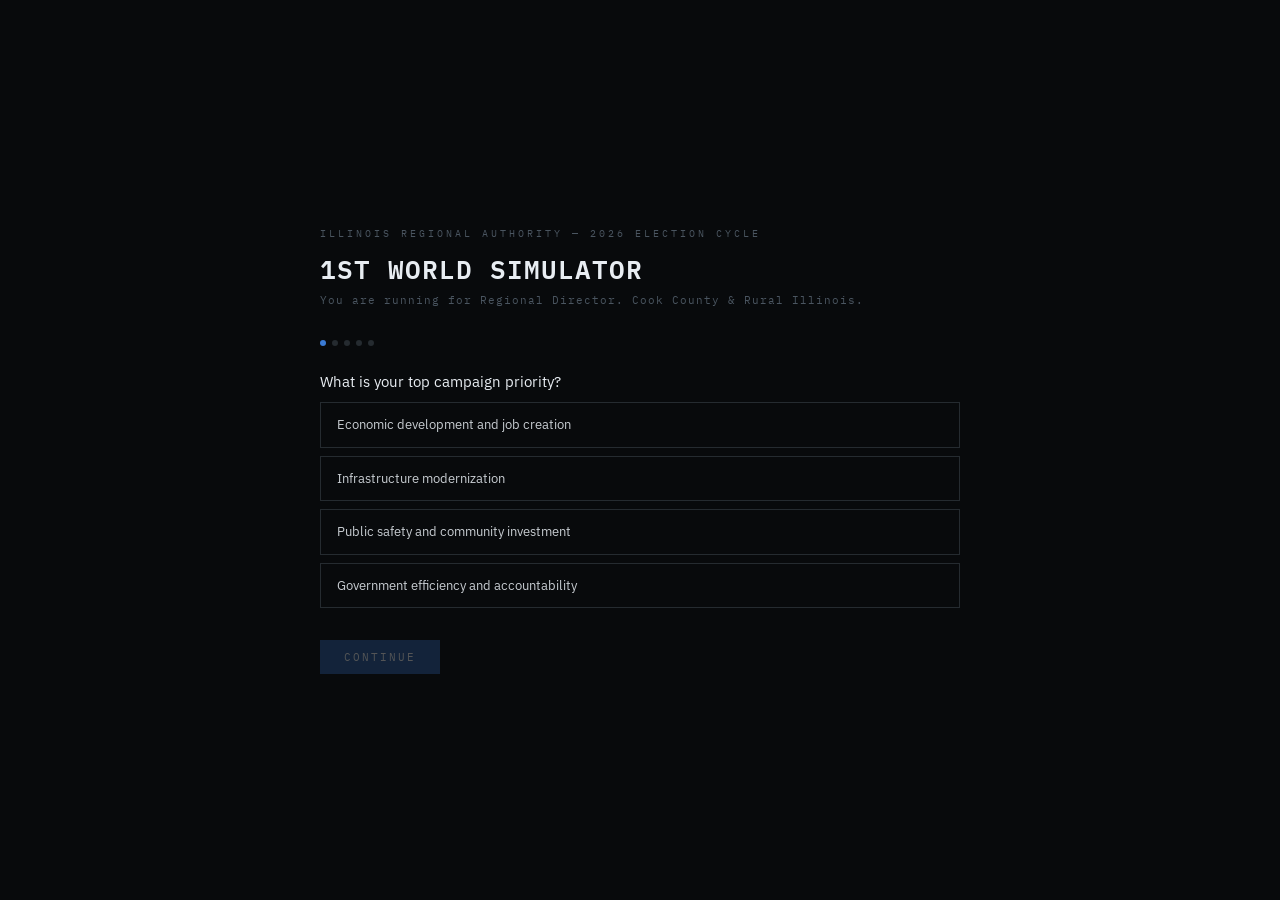
==== 1st-world-sim/index.html @ 2e3147c7 "Add 1ST WORLD SIMULATOR game + hub card Turn-based political governance sim set in Illinois 2026. Pl" ====
<!DOCTYPE html>
<html lang="en">
<head>
<meta charset="UTF-8">
<meta name="viewport" content="width=device-width, initial-scale=1.0">
<title>1ST WORLD SIMULATOR — Illinois 2026</title>
<style>
@import url('https://fonts.googleapis.com/css2?family=IBM+Plex+Mono:wght@300;400;500;600&family=IBM+Plex+Sans:wght@300;400;500;600&display=swap');
*{margin:0;padding:0;box-sizing:border-box;}
:root{
  --bg:#0a0c0e;
  --panel:#0f1215;
  --border:#1e2428;
  --border2:#252b30;
  --text:#c8cdd2;
  --text-dim:#4a5560;
  --text-bright:#e8edf2;
  --accent:#3a7bd5;
  --accent2:#2d5fa3;
  --warn:#c8832a;
  --danger:#b03030;
  --good:#2a7a4a;
  --mono:'IBM Plex Mono',monospace;
  --sans:'IBM Plex Sans',sans-serif;
}
html,body{height:100%;background:var(--bg);color:var(--text);font-family:var(--sans);font-size:14px;line-height:1.5;overflow:hidden;}
#app{height:100vh;display:flex;flex-direction:column;overflow:hidden;}

/* ── SCREEN LAYERS ── */
.screen{display:none;flex-direction:column;height:100%;overflow:hidden;}
.screen.active{display:flex;}

/* ── CAMPAIGN ── */
#screen-campaign{background:#080a0c;align-items:center;justify-content:center;padding:40px 20px;overflow-y:auto;}
.campaign-wrap{max-width:640px;width:100%;}
.campaign-header{font-family:var(--mono);font-size:10px;letter-spacing:3px;color:var(--text-dim);margin-bottom:8px;text-transform:uppercase;}
.campaign-title{font-family:var(--mono);font-size:clamp(18px,3vw,26px);font-weight:600;color:var(--text-bright);margin-bottom:4px;letter-spacing:1px;}
.campaign-sub{font-family:var(--mono);font-size:11px;color:var(--text-dim);margin-bottom:32px;letter-spacing:1px;}
.campaign-question{font-size:15px;color:var(--text-bright);margin-bottom:8px;line-height:1.6;}
.campaign-context{font-size:12px;color:var(--text-dim);margin-bottom:20px;line-height:1.6;font-style:italic;}
.campaign-choices{display:flex;flex-direction:column;gap:8px;margin-bottom:32px;}
.campaign-btn{background:transparent;border:1px solid var(--border2);color:var(--text);font-family:var(--sans);font-size:13px;padding:12px 16px;text-align:left;cursor:pointer;transition:all 0.15s;line-height:1.5;}
.campaign-btn:hover{border-color:var(--accent2);color:var(--text-bright);background:rgba(58,123,213,0.05);}
.campaign-btn.selected{border-color:var(--accent);color:var(--text-bright);background:rgba(58,123,213,0.08);}
.campaign-btn.aipac-accept{border-color:#4a5530;}
.campaign-btn.aipac-accept:hover{border-color:#7a9a40;background:rgba(90,120,40,0.08);color:var(--text-bright);}
.campaign-btn.aipac-decline{border-color:#4a3030;}
.campaign-btn.aipac-decline:hover{border-color:#9a5040;background:rgba(120,60,40,0.08);color:var(--text-bright);}
.campaign-step-indicator{display:flex;gap:6px;margin-bottom:24px;}
.step-dot{width:6px;height:6px;border-radius:50%;background:var(--border2);}
.step-dot.done{background:var(--accent2);}
.step-dot.current{background:var(--accent);}
.campaign-next-btn{background:var(--accent2);border:none;color:#fff;font-family:var(--mono);font-size:11px;letter-spacing:2px;padding:10px 24px;cursor:pointer;text-transform:uppercase;transition:all 0.15s;}
.campaign-next-btn:hover{background:var(--accent);}
.campaign-next-btn:disabled{opacity:0.3;cursor:not-allowed;}

/* ── GAME OVER ── */
#screen-gameover{background:#080a0c;align-items:center;justify-content:center;padding:40px;}
.gameover-wrap{max-width:480px;text-align:center;}
.gameover-label{font-family:var(--mono);font-size:10px;letter-spacing:4px;color:var(--text-dim);margin-bottom:24px;}
.gameover-msg{font-family:var(--mono);font-size:15px;color:var(--text-bright);line-height:1.8;margin-bottom:40px;}

/* ── MAIN GAME ── */
#screen-game{flex-direction:row;height:100vh;overflow:hidden;}

/* Left sidebar: stats */
#sidebar{width:220px;min-width:220px;background:var(--panel);border-right:1px solid var(--border);display:flex;flex-direction:column;padding:0;overflow:hidden;}
.sidebar-header{padding:14px 16px 10px;border-bottom:1px solid var(--border);}
.region-label{font-family:var(--mono);font-size:8px;letter-spacing:3px;color:var(--text-dim);text-transform:uppercase;}
.region-name{font-family:var(--mono);font-size:11px;color:var(--text-bright);margin-top:2px;letter-spacing:0.5px;}
.date-display{font-family:var(--mono);font-size:10px;color:var(--accent);margin-top:6px;letter-spacing:1px;}
.stats-section{padding:14px 16px;border-bottom:1px solid var(--border);flex:1;}
.stats-title{font-family:var(--mono);font-size:8px;letter-spacing:3px;color:var(--text-dim);margin-bottom:12px;text-transform:uppercase;}
.stat-item{margin-bottom:14px;}
.stat-label{font-family:var(--mono);font-size:9px;letter-spacing:1.5px;color:var(--text-dim);text-transform:uppercase;margin-bottom:4px;display:flex;justify-content:space-between;}
.stat-label span{color:var(--text);}
.stat-bar-wrap{height:4px;background:var(--border2);border-radius:0;}
.stat-bar{height:100%;border-radius:0;transition:width 0.4s ease,background 0.4s ease;}
.stat-bar.wellbeing{background:#2a6a4a;}
.stat-bar.debt{background:#8a3030;}
.stat-bar.unrest{background:#8a5020;}
.stat-bar.trust{background:#2a4a7a;}
.stat-bar.low{background:#6a2020!important;}
.stat-value{font-family:var(--mono);font-size:11px;color:var(--text-bright);margin-top:3px;}
.redacted-row{margin-top:8px;padding-top:8px;border-top:1px solid var(--border);}
.redacted-label{font-family:var(--mono);font-size:8px;letter-spacing:2px;color:var(--border2);text-transform:uppercase;}
.turn-info{padding:12px 16px;border-top:1px solid var(--border);}
.turn-label{font-family:var(--mono);font-size:8px;letter-spacing:2px;color:var(--text-dim);text-transform:uppercase;}
.turn-num{font-family:var(--mono);font-size:13px;color:var(--text-bright);margin-top:2px;}

/* Center: main content */
#main{flex:1;display:flex;flex-direction:column;overflow:hidden;min-width:0;}
#main-header{padding:10px 20px;border-bottom:1px solid var(--border);display:flex;align-items:center;justify-content:space-between;background:var(--panel);}
.phase-label{font-family:var(--mono);font-size:9px;letter-spacing:3px;color:var(--text-dim);text-transform:uppercase;}
.phase-name{font-family:var(--mono);font-size:11px;color:var(--text-bright);}
.event-counter{font-family:var(--mono);font-size:9px;color:var(--text-dim);}
#event-area{flex:1;overflow-y:auto;padding:20px;display:flex;flex-direction:column;gap:16px;}
#event-area::-webkit-scrollbar{width:4px;}
#event-area::-webkit-scrollbar-track{background:transparent;}
#event-area::-webkit-scrollbar-thumb{background:var(--border2);}

/* Event card */
.event-card{background:var(--panel);border:1px solid var(--border);padding:18px 20px;animation:cardIn 0.25s ease;}
@keyframes cardIn{from{opacity:0;transform:translateY(8px);}to{opacity:1;transform:translateY(0);}}
.event-card.resolved{opacity:0.45;pointer-events:none;}
.event-tag{font-family:var(--mono);font-size:8px;letter-spacing:3px;color:var(--text-dim);text-transform:uppercase;margin-bottom:8px;}
.event-title{font-family:var(--mono);font-size:13px;color:var(--text-bright);margin-bottom:8px;line-height:1.4;font-weight:500;}
.event-body{font-size:12px;color:var(--text);line-height:1.7;margin-bottom:16px;}
.event-choices{display:flex;flex-direction:column;gap:6px;}
.choice-btn{background:transparent;border:1px solid var(--border2);color:var(--text);font-family:var(--sans);font-size:12px;padding:10px 14px;text-align:left;cursor:pointer;transition:all 0.15s;line-height:1.5;display:flex;align-items:flex-start;gap:8px;}
.choice-btn:hover{border-color:var(--accent2);color:var(--text-bright);background:rgba(58,123,213,0.04);}
.choice-btn:disabled{opacity:0.3;cursor:not-allowed;}
.choice-label{font-family:var(--mono);font-size:9px;color:var(--text-dim);min-width:16px;margin-top:1px;flex-shrink:0;}
.choice-restricted{font-family:var(--mono);font-size:9px;color:#4a3020;padding:10px 14px;border:1px solid #2a1a10;}
.outcome-display{background:#0d1008;border:1px solid #1e2a18;padding:10px 14px;font-family:var(--mono);font-size:11px;color:#6a8a5a;line-height:1.6;margin-top:8px;}

/* End turn button */
#end-turn-wrap{padding:14px 20px;border-top:1px solid var(--border);background:var(--panel);display:flex;align-items:center;justify-content:space-between;}
#end-turn-btn{background:transparent;border:1px solid var(--border2);color:var(--text-dim);font-family:var(--mono);font-size:10px;letter-spacing:2px;padding:10px 20px;cursor:pointer;text-transform:uppercase;transition:all 0.2s;}
#end-turn-btn:hover:not(:disabled){border-color:var(--accent);color:var(--text-bright);}
#end-turn-btn:disabled{opacity:0.3;cursor:not-allowed;}
.events-remaining{font-family:var(--mono);font-size:9px;color:var(--text-dim);}

/* News ticker */
#ticker-wrap{height:28px;background:#080a0c;border-top:1px solid var(--border);display:flex;align-items:center;overflow:hidden;flex-shrink:0;}
.ticker-label{font-family:var(--mono);font-size:8px;letter-spacing:2px;color:var(--text-dim);padding:0 12px;white-space:nowrap;border-right:1px solid var(--border);height:100%;display:flex;align-items:center;}
.ticker-scroll{flex:1;overflow:hidden;position:relative;height:100%;}
.ticker-inner{display:flex;align-items:center;height:100%;white-space:nowrap;animation:tickerMove linear infinite;}
@keyframes tickerMove{0%{transform:translateX(0);}100%{transform:translateX(-50%);}}
.ticker-item{font-family:var(--mono);font-size:10px;color:var(--text-dim);padding:0 32px;letter-spacing:0.5px;}
.ticker-item::before{content:'◆';margin-right:12px;font-size:6px;color:var(--border2);}

/* Right panel: log */
#log-panel{width:200px;min-width:200px;background:var(--panel);border-left:1px solid var(--border);display:flex;flex-direction:column;overflow:hidden;}
.log-header{padding:12px 14px 8px;border-bottom:1px solid var(--border);}
.log-title{font-family:var(--mono);font-size:8px;letter-spacing:3px;color:var(--text-dim);text-transform:uppercase;}
#log-list{flex:1;overflow-y:auto;padding:10px 14px;}
#log-list::-webkit-scrollbar{width:3px;}
#log-list::-webkit-scrollbar-thumb{background:var(--border);}
.log-entry{font-family:var(--mono);font-size:9px;color:var(--text-dim);margin-bottom:10px;line-height:1.5;border-left:2px solid var(--border);padding-left:8px;}
.log-entry.bad{border-color:#5a2020;color:#7a4a4a;}
.log-entry.warn{border-color:#5a3a10;color:#7a5a30;}
.log-entry.good{border-color:#1a4a2a;color:#3a6a4a;}
.log-entry .log-turn{font-size:8px;color:var(--border2);display:block;margin-bottom:2px;}

/* Delayed effect notification */
.delayed-notice{background:#0d0f08;border:1px solid #2a3020;padding:12px 16px;font-family:var(--mono);font-size:10px;color:#5a7040;line-height:1.6;margin-bottom:12px;animation:cardIn 0.3s ease;}
.delayed-notice::before{content:'⚠ DELAYED EFFECT — ';color:#3a5020;}

/* Responsive */
@media(max-width:900px){
  #log-panel{display:none;}
  #sidebar{width:180px;min-width:180px;}
}
@media(max-width:640px){
  #sidebar{width:160px;min-width:160px;}
}
</style>
</head>
<body>
<div id="app">

<!-- CAMPAIGN SCREEN -->
<div id="screen-campaign" class="screen active">
  <div class="campaign-wrap">
    <div class="campaign-header">Illinois Regional Authority — 2026 Election Cycle</div>
    <div class="campaign-title">1ST WORLD SIMULATOR</div>
    <div class="campaign-sub">You are running for Regional Director. Cook County & Rural Illinois.</div>
    <div id="campaign-content"></div>
  </div>
</div>

<!-- GAME OVER SCREEN -->
<div id="screen-gameover" class="screen">
  <div class="gameover-wrap">
    <div class="gameover-label">ELECTION RESULT</div>
    <div class="gameover-msg" id="gameover-msg"></div>
  </div>
</div>

<!-- MAIN GAME SCREEN -->
<div id="screen-game" class="screen">
  <!-- Sidebar -->
  <div id="sidebar">
    <div class="sidebar-header">
      <div class="region-label">Region Report</div>
      <div class="region-name">Illinois — Region 7</div>
      <div class="date-display" id="date-display">JAN 2027</div>
    </div>
    <div class="stats-section">
      <div class="stats-title">Regional Indicators</div>
      <div class="stat-item">
        <div class="stat-label">Population Wellbeing <span id="stat-wellbeing-val">62</span></div>
        <div class="stat-bar-wrap"><div class="stat-bar wellbeing" id="bar-wellbeing" style="width:62%"></div></div>
      </div>
      <div class="stat-item">
        <div class="stat-label">Regional Debt (B) <span id="stat-debt-val">$4.2B</span></div>
        <div class="stat-bar-wrap"><div class="stat-bar debt" id="bar-debt" style="width:42%"></div></div>
      </div>
      <div class="stat-item">
        <div class="stat-label">Unrest <span id="stat-unrest-val">28</span></div>
        <div class="stat-bar-wrap"><div class="stat-bar unrest" id="bar-unrest" style="width:28%"></div></div>
      </div>
      <div class="stat-item">
        <div class="stat-label">Inst. Trust <span id="stat-trust-val">44</span></div>
        <div class="stat-bar-wrap"><div class="stat-bar trust" id="bar-trust" style="width:44%"></div></div>
      </div>
      <div class="redacted-row">
        <div class="redacted-label">██████████████ [RESTRICTED]</div>
        <div class="redacted-label" style="margin-top:4px;">████████████ [RESTRICTED]</div>
      </div>
    </div>
    <div class="turn-info">
      <div class="turn-label">Tenure</div>
      <div class="turn-num" id="turn-display">Month 1</div>
    </div>
  </div>

  <!-- Main area -->
  <div id="main">
    <div id="main-header">
      <div>
        <div class="phase-label">Active Events</div>
        <div class="phase-name" id="phase-name">Awaiting Director Input</div>
      </div>
      <div class="event-counter" id="event-counter"></div>
    </div>
    <div id="event-area"></div>
    <div id="end-turn-wrap">
      <button id="end-turn-btn" disabled>ADVANCE MONTH ›</button>
      <span class="events-remaining" id="events-remaining"></span>
    </div>
    <div id="ticker-wrap">
      <div class="ticker-label">REGION 7 WIRE</div>
      <div class="ticker-scroll"><div class="ticker-inner" id="ticker-inner"></div></div>
    </div>
  </div>

  <!-- Log panel -->
  <div id="log-panel">
    <div class="log-header"><div class="log-title">Decision Log</div></div>
    <div id="log-list"></div>
  </div>
</div>

</div><!-- #app -->

<script>
// ═══════════════════════════════════════════
// STATE
// ═══════════════════════════════════════════
const MONTHS = ['JAN','FEB','MAR','APR','MAY','JUN','JUL','AUG','SEP','OCT','NOV','DEC'];

let G = {
  turn: 1,
  year: 2027,
  monthIndex: 0,
  // visible stats 0-100
  wellbeing: 62,
  debt: 42,       // 0=no debt, 100=default
  unrest: 28,
  trust: 44,
  // hidden stats 0-100
  corpInfluence: 15,
  mediaNarrative: 10, // 0=free, 100=captured
  // delayed effects queue: [{turns, effect}]
  delayed: [],
  // event history
  log: [],
  // seen event ids
  seenEvents: new Set(),
  // ticker headlines
  ticker: [],
  // campaign choices (for reference)
  campaignChoices: [],
};

function saveGame(){
  const s = {...G, seenEvents:[...G.seenEvents]};
  localStorage.setItem('1ws_save', JSON.stringify(s));
}
function loadGame(){
  try{
    const raw = localStorage.getItem('1ws_save');
    if(!raw) return false;
    const s = JSON.parse(raw);
    s.seenEvents = new Set(s.seenEvents||[]);
    G = s;
    return true;
  }catch(e){return false;}
}

// ═══════════════════════════════════════════
// CAMPAIGN
// ═══════════════════════════════════════════
const CAMPAIGN_STEPS = [
  {
    q: "Question 1 of 5 — Policy Priorities",
    question: "What is your top campaign priority?",
    choices: [
      "Economic development and job creation",
      "Infrastructure modernization",
      "Public safety and community investment",
      "Government efficiency and accountability"
    ],
    note: null
  },
  {
    q: "Question 2 of 5 — Fiscal Approach",
    question: "How do you plan to address the regional budget deficit?",
    choices: [
      "Public-private partnerships",
      "Targeted spending cuts",
      "Revenue restructuring",
      "Federal grant pursuit"
    ],
    note: null
  },
  {
    q: "Question 3 of 5 — Development Vision",
    question: "Which sector should anchor regional economic recovery?",
    choices: [
      "Advanced manufacturing",
      "Healthcare and biotech",
      "Agricultural innovation",
      "Technology and logistics"
    ],
    note: null
  },
  {
    q: "Question 4 of 5 — Governance Style",
    question: "How will you approach relationships with corporate stakeholders?",
    choices: [
      "Open dialogue, business-friendly environment",
      "Strict regulatory oversight",
      "Partnership with accountability requirements",
      "Prioritize small business and local enterprise"
    ],
    note: null
  },
  {
    q: "Question 5 of 5 — Campaign Financing",
    question: "The American Israel Public Affairs Committee has offered your campaign $340,000. Do you accept?",
    choices: null, // special
    note: "Your opponent has already accepted."
  }
];

let campaignStep = 0;
let campaignSelected = null;

function renderCampaign(){
  const el = document.getElementById('campaign-content');
  const step = CAMPAIGN_STEPS[campaignStep];

  // step indicators
  const dots = CAMPAIGN_STEPS.map((_,i)=>{
    let cls = 'step-dot';
    if(i < campaignStep) cls += ' done';
    if(i === campaignStep) cls += ' current';
    return `<div class="${cls}"></div>`;
  }).join('');

  if(campaignStep < 4){
    el.innerHTML = `
      <div class="campaign-step-indicator">${dots}</div>
      <div class="campaign-question">${step.question}</div>
      <div class="campaign-choices" id="camp-choices">
        ${step.choices.map((c,i)=>`<button class="campaign-btn" data-i="${i}" onclick="selectCampaignChoice(${i})">${c}</button>`).join('')}
      </div>
      <button class="campaign-next-btn" id="camp-next" onclick="advanceCampaign()" disabled>CONTINUE</button>
    `;
  } else {
    // AIPAC question
    el.innerHTML = `
      <div class="campaign-step-indicator">${dots}</div>
      <div class="campaign-question">${step.question}</div>
      ${step.note ? `<div class="campaign-context">${step.note}</div>` : ''}
      <div class="campaign-choices">
        <button class="campaign-btn aipac-accept" onclick="aipacChoice('accept')">Accept the $340,000.</button>
        <button class="campaign-btn aipac-decline" onclick="aipacChoice('decline')">Decline.</button>
      </div>
    `;
  }
  campaignSelected = null;
}

function selectCampaignChoice(i){
  document.querySelectorAll('#camp-choices .campaign-btn').forEach((b,idx)=>{
    b.classList.toggle('selected', idx===i);
  });
  campaignSelected = i;
  document.getElementById('camp-next').disabled = false;
}

function advanceCampaign(){
  if(campaignSelected === null) return;
  G.campaignChoices.push({step: campaignStep, choice: campaignSelected});
  campaignStep++;
  renderCampaign();
}

function aipacChoice(choice){
  if(choice === 'accept'){
    // Win — start game
    addTicker("Regional Director elected. Transition team formed.");
    addTicker("New administration pledges responsive governance.");
    addTicker("Campaign financing disclosures pending review.");
    // Subtle: first delayed event references the debt
    G.delayed.push({at: 3, id:'aipac_debt_ref'});
    showScreen('game');
    initGame();
  } else {
    // Lose
    const el = document.getElementById('gameover-msg');
    el.textContent = "You lost by 4 points.\n\nThe winner received $340,000 in outside funding.";
    showScreen('gameover');
  }
}

// ═══════════════════════════════════════════
// SCREENS
// ═══════════════════════════════════════════
function showScreen(id){
  document.querySelectorAll('.screen').forEach(s=>s.classList.remove('active'));
  document.getElementById('screen-'+id).classList.add('active');
}

// ═══════════════════════════════════════════
// EVENT DEFINITIONS
// ═══════════════════════════════════════════
// Each event:
// id, tag, title, body(G)=>string, minTurn, maxCorpBlock (if corpInfluence>X choice gets removed),
// choices: [{label, text, restricted(G)=>bool, outcome(G)=>string, effect(G)=>void}]

const EVENTS = [

// ── HOUSING ──
{id:'ev_blackstone',tag:'HOUSING / PRIVATE EQUITY',minTurn:1,
title:'Blackstone Capital Acquires 400 Single-Family Homes',
body:()=>`A private equity firm has completed the purchase of 400 single-family homes across the region, converting them to rental units. Rents have been raised an average of 40%. Approximately 120 tenant families have already received notices. The firm is publicly traded. It paid no transfer tax.`,
choices:[
  {label:'A',text:'Investigate zoning and transfer tax compliance.',
   effect:g=>{g.trust+=3;g.corpInfluence+=4;},
   outcome:()=>`Review launched. Legal team estimates 18 months to resolution. Firm retains four lobbying firms registered in Springfield.`},
  {label:'B',text:'Propose emergency tenant protection ordinance.',
   effect:g=>{g.wellbeing+=4;g.trust+=5;g.corpInfluence+=8;g.unrest-=3;},
   outcome:()=>`Ordinance drafted. Real estate lobby announces $2.1M campaign against it. Three council members request meetings with the firm.`,
   restricted:g=>g.corpInfluence>65},
  {label:'C',text:'Refer to state housing authority. No local action.',
   effect:g=>{g.trust-=4;g.unrest+=5;g.corpInfluence+=3;},
   outcome:()=>`State authority acknowledges receipt. No timeline provided. Eviction notices continue.`}
]},

{id:'ev_airbnb',tag:'HOUSING / SHORT TERM RENTAL',minTurn:2,
title:'800 Long-Term Units Removed from Housing Stock',
body:()=>`Short-term rental platforms have converted approximately 800 units across the region from long-term housing to tourist accommodation. Average rent in adjacent units has increased 18% in the past two years. No permits were required. No permits were denied.`,
choices:[
  {label:'A',text:'Implement short-term rental licensing and caps.',
   effect:g=>{g.wellbeing+=3;g.trust+=4;g.mediaNarrative+=4;},
   outcome:()=>`Licensing framework proposed. Platform companies announce they will not comply and will challenge in federal court citing interstate commerce.`},
  {label:'B',text:'Tax short-term rentals at commercial rates.',
   effect:g=>{g.debt-=3;g.corpInfluence+=5;g.trust+=2;},
   outcome:()=>`Revenue measure passed. Platforms adjust pricing, passing cost to renters. Long-term housing stock unchanged.`},
  {label:'C',text:'No action. Market will self-correct.',
   effect:g=>{g.wellbeing-=3;g.trust-=4;g.unrest+=4;g.corpInfluence+=3;},
   outcome:()=>`Housing vacancy rate hits regional low. Shelter population increases.`}
]},

{id:'ev_tent_city',tag:'HOUSING / DISPLACEMENT',minTurn:3,
title:'Encampment Under I-290 Overpass — 140 Residents',
body:()=>`A tent city has formed under the I-290 overpass near Cicero Avenue. Approximately 140 individuals, 30% of whom are veterans. City council has requested clearance. State DOT has issued a notice. Nearest available shelter has 22 open beds.`,
choices:[
  {label:'A',text:'Coordinate shelter and services before any clearance.',
   effect:g=>{g.wellbeing+=5;g.trust+=4;g.unrest-=2;g.debt+=3;},
   outcome:()=>`Wraparound services engaged. 34 individuals placed. 106 remain. Encampment persists. Council votes 6-3 to revisit clearance.`},
  {label:'B',text:'Clear the encampment. Refer residents to existing services.',
   effect:g=>{g.unrest+=8;g.trust-=6;g.wellbeing-=4;},
   outcome:()=>`Clearance completed. Belongings destroyed per protocol. 11 individuals hospitalized. Encampment reforms two blocks east within 17 days.`},
  {label:'C',text:'Delay action. Request federal homelessness funding.',
   effect:g=>{g.trust-=2;g.debt+=2;},
   outcome:()=>`Federal application submitted. Review period: 4-7 months. Encampment population grows to 180.`}
]},

{id:'ev_zoning',tag:'HOUSING / LAND USE',minTurn:4,
title:'Proposed Zoning Reform: Allow 4-Unit Buildings by Right',
body:()=>`State housing researchers recommend allowing 4-unit residential buildings by right throughout the region. Estimated to add 3,200 units over 10 years. The real estate development lobby has filed formal opposition. The existing homeowner lobby has filed opposition. Three aldermen have requested campaign donation disclosures be delayed.`,
choices:[
  {label:'A',text:'Support and advance the zoning reform.',
   effect:g=>{g.wellbeing+=5;g.trust+=3;g.corpInfluence+=6;},
   outcome:()=>`Reform passes on second reading. Eight legal challenges filed. Implementation delayed 14 months pending litigation.`,
   restricted:g=>g.corpInfluence>72},
  {label:'B',text:'Support reform in selected zones only.',
   effect:g=>{g.wellbeing+=2;g.corpInfluence+=3;},
   outcome:()=>`Limited reform passes. Developers move quickly in selected zones. Gentrification pressure in adjacent neighborhoods begins within 6 months.`},
  {label:'C',text:'Table pending further community review.',
   effect:g=>{g.trust-=3;g.unrest+=3;},
   outcome:()=>`Further review scheduled. Lobbyist filings increase. No vote before end of fiscal year.`}
]},

{id:'ev_section8',tag:'HOUSING / VOUCHERS',minTurn:5,
title:'Section 8 Vouchers Available — No Landlords Accepting',
body:()=>`The region has distributed 340 Section 8 housing vouchers. As of this reporting period, 6 landlords are accepting them. The vouchers expire unused after 120 days. Recipients lose their place on the waiting list if vouchers expire. The waiting list is currently 7 years.`,
choices:[
  {label:'A',text:'Mandate landlord participation or require cause for refusal.',
   effect:g=>{g.wellbeing+=6;g.trust+=4;g.unrest-=3;},
   outcome:()=>`Mandate drafted. Legal challenge filed by landlord association. Estimated 2 years to resolve. Vouchers continue to expire.`,
   restricted:g=>g.corpInfluence>60},
  {label:'B',text:'Offer landlord incentive payments for participation.',
   effect:g=>{g.wellbeing+=3;g.debt+=4;g.trust+=2;},
   outcome:()=>`Incentive program launched. Participating landlords increase to 22. 89 vouchers successfully used. 251 expire.`},
  {label:'C',text:'No new policy. Publish list of participating landlords.',
   effect:g=>{g.wellbeing-=2;g.trust-=3;},
   outcome:()=>`List published. 6 landlords. Vouchers expire at expected rate.`}
]},

// ── CORPORATE EXTRACTION ──
{id:'ev_amazon',tag:'CORPORATE / ECONOMIC DEVELOPMENT',minTurn:1,
title:'Amazon Warehouse Siting Proposal — 500 Jobs Offered',
body:()=>`Amazon has proposed a distribution warehouse for the Cicero industrial corridor. Terms: 500 positions (87% part-time, no benefits eligible), $0 property tax for 15 years via TIF, $4.2M in infrastructure upgrades borne by the region. Estimated annual revenue to Amazon: $340M. Estimated annual cost to region after subsidies: $2.1M.`,
choices:[
  {label:'A',text:'Accept with conditions: benefits threshold, local hire.',
   effect:g=>{g.trust+=3;g.corpInfluence+=6;g.debt+=2;},
   outcome:()=>`Amazon accepts conditions in writing. Legal counsel notes enforcement mechanisms are advisory only. Groundbreaking scheduled.`,
   restricted:g=>g.corpInfluence>70},
  {label:'B',text:'Accept as offered.',
   effect:g=>{g.wellbeing-=2;g.debt+=4;g.corpInfluence+=10;g.trust+=2;},
   outcome:()=>`Deal signed. Press release touts 500 jobs. Union organizing attempt begins month 3. Two organizers terminated for cause.`},
  {label:'C',text:'Decline. Pursue alternative development.',
   effect:g=>{g.trust+=4;g.wellbeing+=2;g.corpInfluence-=3;},
   outcome:()=>`Amazon relocates proposal to DuPage County. Local press runs "Region Turns Away 500 Jobs" for 3 weeks straight.`}
]},

{id:'ev_private_equity_employer',tag:'CORPORATE / PRIVATE EQUITY',minTurn:3,
title:'PE Firm Acquires Region\'s Largest Private Employer',
body:()=>`Apex Capital Partners has completed acquisition of Midwest Fabrications LLC, the region's largest private employer at 2,100 workers. The acquisition was leveraged — $380M in new debt placed on the company's books. Standard operating procedure. The company was profitable before acquisition.`,
choices:[
  {label:'A',text:'Meet with new ownership. Request worker retention agreement.',
   effect:g=>{g.trust+=2;g.corpInfluence+=5;},
   outcome:()=>`Meeting held. Retention agreement described as "not consistent with our operating model." Union asks for intervention. No mechanism exists.`},
  {label:'B',text:'Commission economic impact study.',
   effect:g=>{g.trust+=1;g.debt+=1;},
   outcome:()=>`Study commissioned. Results due in 14 months. Company restructuring begins in month 4.`},
  {label:'C',text:'No action. Private business decision.',
   effect:g=>{g.corpInfluence+=6;},
   outcome:()=>`Acknowledged. Plant closes in 38 months. 2,100 jobs eliminated.`}
],
delayed_effect:{at:38, fn:g=>{g.wellbeing-=12;g.unrest+=14;g.trust-=6;},
  text:'Midwest Fabrications has ceased operations. 2,100 workers laid off. The closure was announced on a Friday afternoon.'}},

{id:'ev_dollar_general',tag:'CORPORATE / RETAIL',minTurn:2,
title:'Dollar General Opens 3 Locations in Food Desert Areas',
body:()=>`Dollar General has opened three new locations in neighborhoods classified as food deserts. All three locations are within 800 feet of a locally-owned grocery. Regional economic data suggests local groceries lose approximately 34% of revenue within 24 months of a discount chain opening nearby.`,
choices:[
  {label:'A',text:'Offer local grocery retention grants.',
   effect:g=>{g.wellbeing+=3;g.debt+=3;g.trust+=3;},
   outcome:()=>`$340,000 in grants distributed. Two of three local groceries survive year one. One closes in month 18.`},
  {label:'B',text:'Zoning review on future discount retail applications.',
   effect:g=>{g.trust+=2;g.corpInfluence+=4;},
   outcome:()=>`Review framework established. Dollar General's attorneys note they qualify as "essential services" under six existing exemptions.`},
  {label:'C',text:'No action.',
   effect:g=>{g.wellbeing-=3;g.corpInfluence+=5;},
   outcome:()=>`Two local groceries close within 20 months. The nearest fresh produce is now 3.4 miles from the affected neighborhoods.`}
]},

{id:'ev_payday_loan',tag:'CORPORATE / FINANCIAL EXTRACTION',minTurn:5,
title:'6 Payday Loan Locations Open Following Factory Closure',
body:()=>`Following last quarter's plant closure, six payday lending storefronts have opened within a 2-mile radius of the former facility. Average APR: 391%. The state usury cap does not apply to this lending category. There is no cap. There was a cap. It was repealed in 2019 following $1.2M in lobbying expenditure.`,
choices:[
  {label:'A',text:'Pursue municipal lending cap ordinance.',
   effect:g=>{g.trust+=4;g.corpInfluence+=7;g.wellbeing+=3;},
   outcome:()=>`Ordinance drafted. Industry group cites preemption. State AG says local authority is "unclear." Lenders remain open.`,
   restricted:g=>g.corpInfluence>68},
  {label:'B',text:'Partner with credit union for emergency loan alternative.',
   effect:g=>{g.wellbeing+=4;g.debt+=2;g.trust+=3;},
   outcome:()=>`Credit union program launches. Serves 340 residents in first quarter. Payday lenders serve 2,800.`},
  {label:'C',text:'No action. Residents have access to alternatives.',
   effect:g=>{g.wellbeing-=4;g.unrest+=4;g.trust-=3;},
   outcome:()=>`Average resident debt load increases. Bankruptcy filings up 22% in affected zip codes.`}
]},

{id:'ev_hospital_pe',tag:'HEALTHCARE / PRIVATE EQUITY',minTurn:4,
title:'Regional Hospital Acquired by Private Equity',
body:()=>`Centerview Health Partners has completed acquisition of St. Anthony Regional Medical Center. Acquisition financed with $220M in debt placed on the hospital. Centerview has a 6-year average hold period. The ER serves 48,000 patients annually. It is the only trauma center within 22 miles.`,
choices:[
  {label:'A',text:'Require community benefit agreement as condition of licensing.',
   effect:g=>{g.trust+=4;g.wellbeing+=3;g.corpInfluence+=6;},
   outcome:()=>`Agreement drafted. Centerview's attorneys contest enforceability. Licensing proceeds. Agreement is not enforced.`,
   restricted:g=>g.corpInfluence>65},
  {label:'B',text:'Open dialogue with new ownership. No formal requirements.',
   effect:g=>{g.corpInfluence+=5;},
   outcome:()=>`Meeting held. Ownership pledges "commitment to community health." Staff-to-patient ratios are cut 18 months later.`},
  {label:'C',text:'No action. Regulatory approval is a state matter.',
   effect:g=>{g.corpInfluence+=7;},
   outcome:()=>`Acquisition completed without regional review. ER closure announced in month 18.`}
],
delayed_effect:{at:18,fn:g=>{g.wellbeing-=10;g.unrest+=8;g.trust-=5;},
  text:'St. Anthony Emergency Room has closed. Centerview Health cites "operational sustainability." Nearest ER is now 22 miles.'}},

{id:'ev_telecom',tag:'CORPORATE / INFRASTRUCTURE',minTurn:6,
title:'Telecom Monopoly: 50Mbps for $120/Month — No Alternatives',
body:()=>`Consolidated Telecom LLC holds exclusive franchise rights for broadband in 74% of the region. Current offering: 50Mbps residential service at $120/month. Median household income in rural portions of the region: $38,000/year. No municipal broadband is currently permitted under the franchise agreement signed in 2008.`,
choices:[
  {label:'A',text:'Challenge the franchise exclusivity clause.',
   effect:g=>{g.trust+=5;g.corpInfluence+=8;g.debt+=2;},
   outcome:()=>`Legal challenge filed. Telecom retains former state AG as counsel. Estimated resolution: 3 years.`,
   restricted:g=>g.corpInfluence>70},
  {label:'B',text:'Pursue federal broadband grant for municipal alternative.',
   effect:g=>{g.trust+=3;g.debt+=3;g.wellbeing+=2;},
   outcome:()=>`Grant application submitted. $2.8M awarded. Build-out will take 4 years. Franchise agreement will be contested.`},
  {label:'C',text:'No action.',
   effect:g=>{g.wellbeing-=3;g.unrest+=3;g.trust-=2;},
   outcome:()=>`Telecom announces a rate increase effective next quarter.`}
]},

// ── OPIOIDS ──
{id:'ev_pharma_reps',tag:'PUBLIC HEALTH / PHARMACEUTICAL',minTurn:2,
title:'Pharmaceutical Sales Representatives at Regional Medical Offices',
body:()=>`Epidemiological tracking confirms that Orexin Pharmaceuticals has assigned quota-based sales representatives to 94% of medical practices in the region. The drug in question is an extended-release opioid. Prescriptions in the region are up 34% year over year. Orexin contributed $180,000 to the state medical licensing board foundation.`,
choices:[
  {label:'A',text:'Mandate prescriber disclosure and monitoring.',
   effect:g=>{g.trust+=3;g.wellbeing+=2;g.corpInfluence+=6;},
   outcome:()=>`Monitoring program established. Prescriptions decline modestly in monitored practices. Sales reps shift focus to practices outside monitoring.`},
  {label:'B',text:'Refer to state attorney general. No local action.',
   effect:g=>{g.wellbeing-=2;},
   outcome:()=>`Referral logged. No action taken by AG office in current review period.`},
  {label:'C',text:'Commission public education campaign.',
   effect:g=>{g.trust+=1;g.debt+=1;g.wellbeing-=1;},
   outcome:()=>`Campaign launched. Awareness metrics improve. Prescription rates unchanged.`}
]},

{id:'ev_naloxone',tag:'PUBLIC HEALTH / HARM REDUCTION',minTurn:3,
title:'Naloxone Available — Priced at 800% Markup',
body:()=>`Naloxone (overdose reversal medication) is available through regional pharmacies. The manufacturer has raised the price 800% over 4 years. A two-dose kit costs $180. Many first responders cannot afford to stock it at current distribution levels. Generic alternatives are available in 14 other countries. They are not available here.`,
choices:[
  {label:'A',text:'Fund regional naloxone stockpile from emergency health budget.',
   effect:g=>{g.wellbeing+=6;g.trust+=4;g.debt+=4;},
   outcome:()=>`Stockpile funded. 340 doses distributed. Overdose reversals increase. Manufacturer raises price again next quarter.`},
  {label:'B',text:'Lobby state for bulk purchasing program.',
   effect:g=>{g.wellbeing+=2;g.trust+=2;},
   outcome:()=>`Lobbying effort initiated. State budget committee has not scheduled review.`},
  {label:'C',text:'Issue public statement on pricing. No additional funding.',
   effect:g=>{g.trust-=2;g.wellbeing-=3;},
   outcome:()=>`Statement issued. Manufacturer does not respond. Overdose deaths increase 12% in affected areas.`}
]},

{id:'ev_fentanyl',tag:'PUBLIC HEALTH / OVERDOSE CRISIS',minTurn:6,
title:'Fentanyl in Regional Supply Chain — Overdose Deaths Triple',
body:()=>`Toxicology reports confirm fentanyl is now present in the majority of the regional illicit drug supply. Overdose deaths in the past 90 days: 43. Comparative period last year: 14. Regional addiction treatment capacity: 180 beds. Regional addiction treatment need (estimated): 4,200. Wait time for treatment: 4-6 months.`,
choices:[
  {label:'A',text:'Emergency expansion of treatment capacity and harm reduction.',
   effect:g=>{g.wellbeing+=6;g.debt+=6;g.trust+=5;g.unrest-=4;},
   outcome:()=>`Emergency funding allocated. 40 new treatment slots opened. Harm reduction sites established. Overdose deaths decline 22%.`},
  {label:'B',text:'Increase law enforcement narcotics operations.',
   effect:g=>{g.unrest+=6;g.trust-=3;g.wellbeing-=3;},
   outcome:()=>`Narcotics operations intensified. Arrests increase 180%. Overdose deaths unchanged. Supply disruption lasts 3 weeks.`},
  {label:'C',text:'Coordinate regional response task force.',
   effect:g=>{g.trust+=2;g.wellbeing-=2;},
   outcome:()=>`Task force formed. Meeting scheduled for next month. Deaths continue at current rate.`}
]},

{id:'ev_opioid_settlement',tag:'CORPORATE / ACCOUNTABILITY',minTurn:7,
title:'Opioid Lawsuit Settlement Funds — $14.2M to Region',
body:()=>`The region will receive $14.2M from the national opioid settlement. The settlement agreement specifies funds should be used for addiction treatment, harm reduction, and recovery support. The state budget office has requested the funds be redirected to the general fund to offset a deficit caused by an unrelated tax abatement.`,
choices:[
  {label:'A',text:'Insist funds be used as specified for addiction services.',
   effect:g=>{g.wellbeing+=8;g.trust+=6;g.unrest-=4;},
   outcome:()=>`Funds directed to treatment expansion. Three new recovery centers open. State budget office does not retaliate directly.`,
   restricted:g=>g.corpInfluence>75},
  {label:'B',text:'Allow partial redirection — split between treatment and general fund.',
   effect:g=>{g.wellbeing+=3;g.trust-=3;g.debt-=2;},
   outcome:()=>`$7.1M to treatment. $7.1M to general fund. Treatment advocates file public records requests.`},
  {label:'C',text:'Defer to state on fund allocation.',
   effect:g=>{g.trust-=6;g.wellbeing-=4;g.unrest+=5;},
   outcome:()=>`Funds redirected to general fund. Settlement terms technically voided. No legal consequence anticipated.`}
]},

// ── AGRICULTURE ──
{id:'ev_seed_contract',tag:'AGRICULTURE / RURAL ILLINOIS',minTurn:2,
title:'Consolidated Seed Corp Offering Exclusive Contracts',
body:()=>`AgriMega Inc. is offering annual seed contracts to regional farmers requiring purchase of new seed each growing season. Seed-saving prohibited under contract terms. Farms signing contracts receive subsidized equipment financing. Farms not signing will lose access to the conglomerate-owned grain elevator, which processes 78% of regional harvest.`,
choices:[
  {label:'A',text:'Investigate grain elevator monopoly for antitrust.',
   effect:g=>{g.trust+=4;g.corpInfluence+=7;g.wellbeing+=2;},
   outcome:()=>`Antitrust referral sent to state AG. No timeline. Contracts continue to be signed under market pressure.`},
  {label:'B',text:'Support independent co-op elevator development.',
   effect:g=>{g.wellbeing+=4;g.trust+=3;g.debt+=4;},
   outcome:()=>`Co-op development funded. Will take 3 years to build. In the interim, farmers sign contracts.`},
  {label:'C',text:'No action. Agricultural contracts are private.',
   effect:g=>{g.wellbeing-=3;g.corpInfluence+=5;},
   outcome:()=>`Seed saving in region declines to near zero within two growing seasons.`}
]},

{id:'ev_drought',tag:'AGRICULTURE / CLIMATE',minTurn:4,
title:'Drought Conditions — Regional Crop Insurance Defunded',
body:()=>`A drought is affecting 60% of the region's farmland. Estimated crop loss: 40% below average. The federal crop insurance program that served this region was defunded in a budget reconciliation two years ago. No replacement mechanism exists. Average farm debt in region: $320,000. Foreclosure filings are already up 18%.`,
choices:[
  {label:'A',text:'Emergency bridge loan program for affected farms.',
   effect:g=>{g.wellbeing+=5;g.trust+=4;g.debt+=6;},
   outcome:()=>`$8M emergency program established. 142 farms receive assistance. 34 farms foreclose before funds are disbursed.`},
  {label:'B',text:'Pursue federal disaster declaration.',
   effect:g=>{g.trust+=2;g.wellbeing-=2;},
   outcome:()=>`Disaster declaration request submitted. Federal review: 60-90 days. Planting season ends before approval.`},
  {label:'C',text:'Refer to existing USDA resources.',
   effect:g=>{g.trust-=4;g.wellbeing-=5;g.unrest+=5;},
   outcome:()=>`USDA resources are not applicable to this situation. Foreclosures continue. Rural population decline accelerates.`}
]},

{id:'ev_hog_farm',tag:'AGRICULTURE / RURAL ILLINOIS',minTurn:5,
title:'Corporate CAFO Application — 12,000 Hog Confinement',
body:()=>`Pork Alliance LLC has applied to build a 12,000-head confined animal feeding operation near Pontiac. Projected employment: 12 full-time positions. Documented impacts at similar facilities: hydrogen sulfide emissions within 2 miles, manure lagoon leakage into groundwater, property value decline in surrounding area. The applicant has contributed $40,000 to two state legislators on the review committee.`,
choices:[
  {label:'A',text:'Deny application based on environmental review.',
   effect:g=>{g.trust+=4;g.wellbeing+=3;g.corpInfluence+=6;},
   outcome:()=>`Application denied. Pork Alliance appeals to state level. State overrides local decision within 4 months.`,
   restricted:g=>g.corpInfluence>72},
  {label:'B',text:'Approve with enhanced monitoring requirements.',
   effect:g=>{g.corpInfluence+=5;g.trust-=2;},
   outcome:()=>`Approved. Monitoring requirements listed as recommendations, not conditions. Facility opens.`},
  {label:'C',text:'Approve. Prioritize rural employment.',
   effect:g=>{g.wellbeing-=3;g.corpInfluence+=7;g.trust-=4;},
   outcome:()=>`Approved. Facility opens. 12 jobs created. Groundwater complaint filed by neighboring farm in month 8.`}
]},

{id:'ev_farmland',tag:'AGRICULTURE / LAND SOVEREIGNTY',minTurn:6,
title:'Foreign Sovereign Wealth Fund Purchases 50,000 Acres',
body:()=>`Gulf Horizon Agricultural Holdings has completed the purchase of 50,000 acres of Illinois farmland — approximately 8% of the region's total agricultural land. Transaction price: $310M. Current law does not restrict foreign ownership of agricultural land. A bill to create such restrictions was tabled in committee last session after $2.4M in lobbying expenditure.`,
choices:[
  {label:'A',text:'Formally request state legislature revisit ownership restrictions.',
   effect:g=>{g.trust+=3;g.wellbeing+=2;},
   outcome:()=>`Request sent. Committee chair has not scheduled a hearing. Three additional purchase applications are pending.`},
  {label:'B',text:'Require disclosure and economic impact review for future purchases.',
   effect:g=>{g.trust+=4;g.corpInfluence+=4;},
   outcome:()=>`Disclosure requirement enacted locally. Applicability to foreign sovereign entities under legal review.`},
  {label:'C',text:'No action. Transaction is legal.',
   effect:g=>{g.wellbeing-=2;g.corpInfluence+=4;},
   outcome:()=>`Acknowledged. Additional purchase totaling 18,000 acres filed the following month.`}
]},

{id:'ev_rural_hospital',tag:'HEALTHCARE / RURAL',minTurn:4,
title:'Rural Hospital Closure — Nearest ER Now 45 Minutes',
body:()=>`Gibson Community Hospital in Ford County has announced closure. The facility had operated for 94 years. The nearest emergency room will now be 45 minutes by car — longer in winter conditions. Maternal mortality, heart attack survival, and stroke outcome data all correlate significantly with emergency response time. The closure is attributed to reimbursement rate changes and private equity debt load.`,
choices:[
  {label:'A',text:'Fund rural emergency stabilization program.',
   effect:g=>{g.wellbeing+=5;g.debt+=5;g.trust+=5;},
   outcome:()=>`$3.2M emergency stabilization program keeps hospital operating for 8 months. Closure proceeds when funds exhausted.`},
  {label:'B',text:'Coordinate telemedicine and ambulance expansion.',
   effect:g=>{g.wellbeing+=2;g.debt+=3;g.trust+=3;},
   outcome:()=>`Telemedicine program launched. Ambulance fleet expanded by 3 units. Response time reduced from 45 to 38 minutes. Hospital closes on schedule.`},
  {label:'C',text:'No intervention. Healthcare market decision.',
   effect:g=>{g.wellbeing-=6;g.trust-=5;g.unrest+=5;},
   outcome:()=>`Hospital closes. Rural mortality indicators in affected area deteriorate within two years.`}
]},

// ── WATER & ENVIRONMENT ──
{id:'ev_chemical_leak',tag:'ENVIRONMENT / CONTAMINATION',minTurn:3,
title:'Chemical Plant Releases Chromium-6 Into Regional Aquifer',
body:()=>`Valley Chemical LLC has disclosed a containment failure resulting in chromium-6 contamination of groundwater serving approximately 34,000 residents. The company is offering a settlement that includes full NDA, a non-admission clause, and $2.4M in remediation. The actual cleanup cost is estimated at $18-40M. Company annual revenue: $1.2B.`,
choices:[
  {label:'A',text:'Reject settlement. Pursue full remediation and litigation.',
   effect:g=>{g.trust+=6;g.wellbeing+=4;g.corpInfluence+=8;},
   outcome:()=>`Litigation filed. Discovery phase: 18-24 months. Affected residents remain on bottled water advisory.`,
   restricted:g=>g.corpInfluence>68},
  {label:'B',text:'Accept settlement. Begin partial remediation.',
   effect:g=>{g.trust-=4;g.wellbeing-=3;g.debt+=3;},
   outcome:()=>`Settlement accepted. NDA signed. $2.4M received. Remediation begins. Estimated completion at current funding: 14 years.`},
  {label:'C',text:'Request EPA intervention.',
   effect:g=>{g.trust+=2;g.wellbeing-=2;},
   outcome:()=>`EPA notified. Regional EPA office is understaffed. Site inspection scheduled for month 3.`}
]},

{id:'ev_lead_pipes',tag:'ENVIRONMENT / INFRASTRUCTURE',minTurn:2,
title:'Lead Service Lines in 14 Older Neighborhoods',
body:()=>`An infrastructure audit has confirmed lead service lines in 14 neighborhoods, predominantly in low-income areas built before 1940. Affected residents: approximately 28,000. CDC threshold for lead intervention: 5 mcg/dL. Current regional average in affected areas: 7.2 mcg/dL in children under 6. Replacement cost: $40M. Annual budget surplus: $0.`,
choices:[
  {label:'A',text:'Emergency bond measure for full replacement.',
   effect:g=>{g.wellbeing+=8;g.trust+=6;g.debt+=10;g.unrest-=5;},
   outcome:()=>`$40M bond measure approved. Replacement begins. Full completion: 4 years. Interim filter distribution underway.`},
  {label:'B',text:'Phase 1 replacement: highest-risk areas first. Pursue federal grant.',
   effect:g=>{g.wellbeing+=4;g.trust+=4;g.debt+=5;},
   outcome:()=>`Phase 1 underway. 6,000 lines replaced in year one. Federal grant application pending. 22,000 residents still on advisory.`},
  {label:'C',text:'Issue boil/filter advisory. No replacement timeline.',
   effect:g=>{g.wellbeing-=5;g.trust-=6;g.unrest+=7;},
   outcome:()=>`Advisory issued. Filter distribution incomplete. 34% of affected households lack functioning filtration.`}
]},

{id:'ev_water_privatization',tag:'ENVIRONMENT / WATER',minTurn:5,
title:'AquaCorp Offers to Purchase Municipal Water System',
body:()=>`AquaCorp Solutions has submitted a formal offer to purchase the regional municipal water system for $280M. Post-acquisition, AquaCorp would set rates based on return-on-equity targets. Average rate increase at comparable AquaCorp acquisitions: 47% over 5 years. Detroit, Flint, and Pittsburgh all privatized elements of their water systems. All have since attempted repurchase.`,
choices:[
  {label:'A',text:'Reject. Water remains a public utility.',
   effect:g=>{g.trust+=5;g.wellbeing+=3;g.corpInfluence+=7;},
   outcome:()=>`Offer declined. AquaCorp initiates lobbying effort at state level. $1.8M spent in first quarter.`,
   restricted:g=>g.corpInfluence>75},
  {label:'B',text:'Accept. Use proceeds to reduce regional debt.',
   effect:g=>{g.debt-=15;g.wellbeing-=6;g.trust-=8;g.unrest+=8;g.corpInfluence+=12;},
   outcome:()=>`Sale completed. Rates increase 22% in year one. Rate board has no regional representatives.`},
  {label:'C',text:'Negotiate a public-private partnership structure.',
   effect:g=>{g.debt-=4;g.corpInfluence+=8;g.trust-=3;},
   outcome:()=>`Partnership structure agreed. Rate increases capped at 12% annually. Cap is not contractually enforceable.`}
]},

{id:'ev_pfas',tag:'ENVIRONMENT / CONTAMINATION',minTurn:7,
title:'PFAS Contamination Found Near Former Military Installation',
body:()=>`Sampling at a former military base reveals PFAS ("forever chemical") contamination of groundwater affecting 3 municipal wells. PFAS is linked to cancer, immune disorders, and developmental delays. The military installation was decommissioned in 1991. Responsibility for remediation is contested. Affected population: 18,000.`,
choices:[
  {label:'A',text:'File federal claim against DoD for remediation costs.',
   effect:g=>{g.trust+=4;g.wellbeing+=3;g.debt+=2;},
   outcome:()=>`Federal claim filed. DoD acknowledges contamination but disputes liability. Litigation timeline: 5-8 years.`},
  {label:'B',text:'Fund regional filtration system.',
   effect:g=>{g.wellbeing+=5;g.trust+=4;g.debt+=6;},
   outcome:()=>`Filtration system installed. Residents have access to clean water within 6 months. Remediation of source contamination not addressed.`},
  {label:'C',text:'Issue advisory. Await federal response.',
   effect:g=>{g.wellbeing-=4;g.trust-=5;g.unrest+=5;},
   outcome:()=>`Advisory issued. Federal response timeline: unknown. Wells remain contaminated.`}
]},

{id:'ev_epa_defunded',tag:'ENVIRONMENT / REGULATORY',minTurn:5,
title:'Regional EPA Monitoring Office Budget Cut 60%',
body:()=>`The regional EPA field office has had its operating budget reduced by 60% in the current federal appropriation. Monitoring inspections will decrease from 340/year to approximately 80. The office covers 48 active industrial sites. Two of those sites have pending violation notices that will now be deprioritized.`,
choices:[
  {label:'A',text:'Fund regional environmental monitoring independently.',
   effect:g=>{g.trust+=4;g.debt+=4;g.wellbeing+=3;g.corpInfluence+=4;},
   outcome:()=>`Regional monitoring office established. Limited jurisdiction. Cannot issue federal penalties. Serves as documentation and referral.`},
  {label:'B',text:'Partner with university for volunteer monitoring program.',
   effect:g=>{g.trust+=3;g.wellbeing+=2;},
   outcome:()=>`University partnership active. 12 monitoring sites covered. 36 sites uncovered. Data collected but not enforceable.`},
  {label:'C',text:'No replacement mechanism.',
   effect:g=>{g.wellbeing-=3;g.corpInfluence+=6;},
   outcome:()=>`Monitoring gaps documented. No enforcement activity for 11 months. Two facilities self-report violations.`}
]},

// ── EDUCATION ──
{id:'ev_school_charter',tag:'EDUCATION / SCHOOL REFORM',minTurn:3,
title:'D-Rated School Targeted for Charter Operator Takeover',
body:()=>`Franklin Elementary has received a D rating under the state accountability system. The state is proposing transfer of operations to EduPath Charter Network. EduPath has operated 14 schools nationally. 6 have closed after 3-4 years. 3 have had financial mismanagement findings. 2 are currently operating.`,
choices:[
  {label:'A',text:'Reject charter conversion. Develop school improvement plan.',
   effect:g=>{g.trust+=4;g.wellbeing+=3;g.debt+=3;},
   outcome:()=>`Improvement plan funded. Reading scores improve 12% in year two. State threatens to revisit conversion if progress stalls.`,
   restricted:g=>g.corpInfluence>65},
  {label:'B',text:'Accept charter conversion. Monitor performance.',
   effect:g=>{g.corpInfluence+=5;g.trust-=3;},
   outcome:()=>`Conversion approved. EduPath begins operations. Unionized staff not retained. Scores unchanged in year one.`},
  {label:'C',text:'Request extended review period.',
   effect:g=>{g.trust-=2;},
   outcome:()=>`Review extended 6 months. State indicates decision will proceed regardless.`}
]},

{id:'ev_teachers_union',tag:'EDUCATION / LABOR',minTurn:4,
title:'Teachers Union Contract Expired — District Seeks Pension Cuts',
body:()=>`The teachers union contract has expired. The district has proposed a new contract eliminating defined-benefit pensions in favor of 401(k)-style accounts. Average teacher salary in region: $48,000. Average pension after 30 years: $38,000/year. The district's pension obligation is underfunded by $340M — a shortfall that accumulated over 22 years of state underpayment.`,
choices:[
  {label:'A',text:'Oppose pension cuts. Seek state funding for shortfall.',
   effect:g=>{g.trust+=5;g.wellbeing+=3;g.unrest-=3;},
   outcome:()=>`State funding request filed. No response in current session. Teachers vote to strike. Contract extension agreed under prior terms.`,
   restricted:g=>g.corpInfluence>70},
  {label:'B',text:'Negotiate hybrid: maintain pensions for current teachers, 401k for new hires.',
   effect:g=>{g.trust+=2;g.debt+=2;},
   outcome:()=>`Hybrid agreement reached. Union accepts under duress. New teacher recruitment rates decline over next 3 years.`},
  {label:'C',text:'Support district position. Accept pension elimination.',
   effect:g=>{g.unrest+=7;g.trust-=6;g.wellbeing-=3;},
   outcome:()=>`Teachers strike for 3 weeks. Settlement reverts to prior contract. Morale indicators decline significantly.`}
]},

{id:'ev_military_recruiter',tag:'EDUCATION / MILITARIZATION',minTurn:5,
title:'Military Recruiter at High School After Arts Program Cut',
body:()=>`Following arts program cuts at Jefferson High, a military recruiter has established a regular presence. Jefferson is in a high-poverty district. Average student debt within 4 years of graduation: $41,000. Enlistment bonus offered: $20,000. Recruiter is permitted under No Child Left Behind opt-out provisions the district did not exercise.`,
choices:[
  {label:'A',text:'Reinstate arts program. Review recruiter access policy.',
   effect:g=>{g.wellbeing+=4;g.trust+=3;g.debt+=3;},
   outcome:()=>`Arts program restored at $180,000/year. Recruiter access policy reviewed and restricted to career fair format.`},
  {label:'B',text:'No change. Recruiter access is student choice.',
   effect:g=>{g.unrest+=3;g.wellbeing-=2;},
   outcome:()=>`Recruiter remains. Enlistment from Jefferson increases 22% year over year.`},
  {label:'C',text:'Opt out of recruiter access provisions.',
   effect:g=>{g.trust+=2;g.wellbeing+=2;g.corpInfluence+=3;},
   outcome:()=>`Opt-out filed. Recruiter transitions to external community events. Arts program remains unfunded.`}
]},

{id:'ev_for_profit_college',tag:'EDUCATION / PREDATORY',minTurn:6,
title:'For-Profit College Targets Veterans and Low-Income Students',
body:()=>`American Career Institute has opened a campus targeting veterans and Pell Grant recipients. Tuition: $28,000/year. Post-graduation employment rate in field of study: 34%. Default rate on federal loans: 52%. The institution is accredited. Federal aid eligibility is governed by the Department of Education. It remains eligible.`,
choices:[
  {label:'A',text:'Issue public consumer warning with data.',
   effect:g=>{g.trust+=3;g.wellbeing+=2;g.mediaNarrative+=3;},
   outcome:()=>`Warning issued. ACI's PR firm issues rebuttal. Enrollment continues. Veterans account for 38% of enrollees.`},
  {label:'B',text:'Partner with community college for free alternative pathways.',
   effect:g=>{g.wellbeing+=4;g.trust+=3;g.debt+=3;},
   outcome:()=>`Community college partnership funded. 340 students redirected in first year. ACI enrollment unchanged.`},
  {label:'C',text:'No action. Enrollment is an individual choice.',
   effect:g=>{g.wellbeing-=3;g.unrest+=3;g.corpInfluence+=3;},
   outcome:()=>`Enrollment continues. Loan default rates in region increase. No enforcement mechanism available locally.`}
]},

// ── POLICING & CRIMINAL JUSTICE ──
{id:'ev_civil_asset',tag:'CRIMINAL JUSTICE / FORFEITURE',minTurn:3,
title:'Civil Asset Forfeiture — Property Seized Without Conviction',
body:()=>`Regional law enforcement agencies have seized $1.4M in assets under civil forfeiture in the past fiscal year. 71% of seizures involved no criminal conviction. 34% involved no charges filed. Average asset seized: $1,300. Cost to legally contest seizure: $3,000-$8,000 in attorney fees. Many residents simply don't contest.`,
choices:[
  {label:'A',text:'Require criminal conviction before forfeiture.',
   effect:g=>{g.trust+=6;g.wellbeing+=4;g.unrest-=4;},
   outcome:()=>`Policy enacted for regional agency. State law still permits forfeiture without conviction. Interagency transfers route assets around restriction.`,
   restricted:g=>g.corpInfluence>60},
  {label:'B',text:'Require judicial oversight for all forfeitures.',
   effect:g=>{g.trust+=3;g.wellbeing+=2;},
   outcome:()=>`Judicial review requirement enacted. Processing time increases. Forfeiture volume decreases 28%.`},
  {label:'C',text:'No policy change.',
   effect:g=>{g.unrest+=5;g.trust-=5;},
   outcome:()=>`Forfeiture continues. Community trust in law enforcement in affected neighborhoods: 22% favorable.`}
]},

{id:'ev_police_shooting',tag:'CRIMINAL JUSTICE / USE OF FORCE',minTurn:4,
title:'Officer Shoots Unarmed Resident — Settlement Paid From School Budget',
body:()=>`An officer has shot and killed an unarmed 22-year-old resident during a wellness check. A civil settlement has been reached: $2.8M. The settlement will be drawn from the school district's capital improvement fund under state law. The officer has remained on the force under the terms of the union contract. The wellness check was requested by a family member.`,
choices:[
  {label:'A',text:'Establish independent use-of-force review board.',
   effect:g=>{g.trust+=4;g.unrest-=5;g.corpInfluence+=4;},
   outcome:()=>`Review board established. Police union contests jurisdiction. Board has subpoena power but not disciplinary authority.`,
   restricted:g=>g.corpInfluence>65},
  {label:'B',text:'Redirect settlement payment to prevent school cuts.',
   effect:g=>{g.trust+=2;g.debt+=4;g.wellbeing+=2;},
   outcome:()=>`Emergency fund established to cover settlement. School capital project delayed 2 years. Community response: mixed.`},
  {label:'C',text:'Release statement. Defer to internal affairs.',
   effect:g=>{g.unrest+=8;g.trust-=7;},
   outcome:()=>`Internal affairs clears officer in 90 days. Protest encampment forms outside regional offices.`}
]},

{id:'ev_private_prison',tag:'CRIMINAL JUSTICE / INCARCERATION',minTurn:5,
title:'Private Prison Lobby Pushes Mandatory Minimums',
body:()=>`CoreCivic Solutions has retained three lobbying firms and contributed $280,000 to regional legislators to advance mandatory minimum sentencing legislation for drug offenses. The bills would add an estimated 340 additional beds needed. CoreCivic operates a facility 22 miles from the regional center. Current occupancy: 71%. Required for profitability: 90%.`,
choices:[
  {label:'A',text:'Formally oppose the mandatory minimum legislation.',
   effect:g=>{g.trust+=4;g.wellbeing+=3;g.corpInfluence+=6;},
   outcome:()=>`Formal opposition registered. Legislation advances through committee regardless. Sponsor received $60,000 from CoreCivic.`,
   restricted:g=>g.corpInfluence>70},
  {label:'B',text:'Negotiate: support lighter sentencing reforms instead.',
   effect:g=>{g.trust+=2;g.wellbeing+=1;},
   outcome:()=>`Counter-proposal submitted. Compromise bill passes with minimums reduced but still extended. CoreCivic accepts outcome.`},
  {label:'C',text:'No position. Criminal justice is state jurisdiction.',
   effect:g=>{g.wellbeing-=3;g.unrest+=3;g.corpInfluence+=5;},
   outcome:()=>`Mandatory minimums pass. Regional pretrial population increases 14% in 18 months.`}
]},

{id:'ev_surveillance_cameras',tag:'POLICING / SURVEILLANCE',minTurn:4,
title:'SureView Systems Offers Free Cameras — In Exchange for Data',
body:()=>`SureView Analytics has offered to install 800 surveillance cameras throughout the region at no upfront cost. Terms: SureView retains a perpetual license to all footage and derived analytics. Footage may be sold to third parties including federal agencies. SureView is a portfolio company of a venture fund with documented intelligence community ties.`,
choices:[
  {label:'A',text:'Decline. Negotiate for regionally-owned camera infrastructure.',
   effect:g=>{g.trust+=4;g.wellbeing+=2;g.debt+=4;},
   outcome:()=>`SureView offer declined. Regional RFP issued for publicly-owned camera network. $2.8M cost. Council debate pending.`},
  {label:'B',text:'Accept with data restriction addendum.',
   effect:g=>{g.corpInfluence+=6;g.trust-=2;},
   outcome:()=>`Addendum signed. Legal review determines restrictions are unenforceable under SureView's federal contracts. Cameras installed.`},
  {label:'C',text:'Accept the offer as presented.',
   effect:g=>{g.corpInfluence+=8;g.unrest+=4;g.trust-=3;},
   outcome:()=>`Cameras installed. Data sharing begins. ACLU files suit. SureView's federal contract designation exempts them from local regulation.`}
]},

// ── MEDIA & INFORMATION ──
{id:'ev_newspaper_hedge',tag:'MEDIA / LOCAL JOURNALISM',minTurn:2,
title:'Hedge Fund Acquires Regional Newspaper',
body:()=>`Alden Capital Group has completed acquisition of the Chicago Southland Courier. Post-acquisition restructuring: newsroom reduced from 42 to 12 staff. Investigative desk eliminated. The paper will continue publishing. Coverage of your administration will continue. The paper endorsed your opponent during the campaign.`,
choices:[
  {label:'A',text:'Fund independent local journalism alternatives.',
   effect:g=>{g.trust+=3;g.mediaNarrative-=5;g.debt+=2;},
   outcome:()=>`$280,000 in nonprofit journalism grants distributed. Three independent outlets launch. Reach: 12% of former paper's audience.`},
  {label:'B',text:'Meet with new ownership.',
   effect:g=>{g.mediaNarrative+=4;g.corpInfluence+=3;},
   outcome:()=>`Meeting held. Ownership is cordial. Coverage shifts slightly toward favorable framing of business activity.`},
  {label:'C',text:'No action.',
   effect:g=>{g.mediaNarrative+=6;g.trust-=2;},
   outcome:()=>`Coverage continues, reduced in scope. Three city council corruption stories that would have run are never assigned.`}
]},

{id:'ev_disinfo_water',tag:'MEDIA / DISINFORMATION',minTurn:6,
title:'Viral Disinformation About Water Crisis',
body:()=>`A false narrative claiming the water contamination is caused by "government incompetence" rather than industrial discharge has gone viral on social media. The narrative has 340,000 regional engagements. The correction, citing EPA sampling data, has 6,800 engagements. The disinformation has been traced to accounts linked to a firm that represents Valley Chemical.`,
choices:[
  {label:'A',text:'Issue public data briefing with full documentation.',
   effect:g=>{g.trust+=3;g.mediaNarrative-=3;},
   outcome:()=>`Briefing issued. Local coverage is accurate. Social media corrections reach 2% of disinformation exposure. Valley Chemical narrative persists.`},
  {label:'B',text:'Request platform takedown of demonstrably false content.',
   effect:g=>{g.trust+=1;g.mediaNarrative+=3;},
   outcome:()=>`Platform acknowledges request. Response timeline: 3-6 weeks. Content organic spread continues. Platforms cite free speech.`},
  {label:'C',text:'Do not engage publicly.',
   effect:g=>{g.trust-=4;g.mediaNarrative+=6;g.unrest+=4;},
   outcome:()=>`Silence interpreted as confirmation. Disinformation becomes the dominant narrative in affected communities.`}
]},

// ── POLITICS & CORRUPTION ──
{id:'ev_tif_district',tag:'FINANCE / PUBLIC SUBSIDY',minTurn:3,
title:'TIF District Proposal: 23-Year School Revenue Diversion',
body:()=>`A developer has proposed a Tax Increment Financing district covering 14 blocks in the Pilsen corridor. Under TIF, property tax increases in the district are diverted from public schools, parks, and services to a developer subsidy fund for 23 years. Estimated school revenue foregone: $48M. Developer contribution to local campaigns: $340,000 over 3 years.`,
choices:[
  {label:'A',text:'Reject TIF. Require developer to pay standard rates.',
   effect:g=>{g.trust+=4;g.wellbeing+=3;g.corpInfluence+=6;},
   outcome:()=>`TIF rejected. Developer proceeds with scaled-back project. One alderman announces they will not seek reelection.`,
   restricted:g=>g.corpInfluence>70},
  {label:'B',text:'Approve TIF with reduced timeline — 10 years.',
   effect:g=>{g.corpInfluence+=5;g.debt-=2;g.trust-=2;},
   outcome:()=>`10-year TIF approved. $21M foregone from schools. Developer proceeds. Affordability units reduced from proposed 20% to 8%.`},
  {label:'C',text:'Approve TIF as proposed.',
   effect:g=>{g.debt-=4;g.trust-=6;g.wellbeing-=4;g.corpInfluence+=10;},
   outcome:()=>`TIF approved. 23-year clock begins. School principal reports inability to hire two needed positions.`}
]},

{id:'ev_insulin_cap',tag:'HEALTHCARE / PHARMACEUTICAL POLICY',minTurn:4,
title:'Insulin Price Cap Legislation Blocked',
body:()=>`State legislation that would have capped insulin at $35/month has failed in committee. A regional legislator on the committee received $180,000 from pharmaceutical manufacturers last cycle. Regional diabetes prevalence: 14.2%. Average uninsured insulin cost for a Type 1 diabetic: $400-$600/month. Three residents in the region have died this year rationing insulin.`,
choices:[
  {label:'A',text:'Establish regional insulin access emergency fund.',
   effect:g=>{g.wellbeing+=5;g.trust+=4;g.debt+=4;},
   outcome:()=>`$1.2M fund established. Covers 340 uninsured residents. 220 applicants remain on waitlist. State bill not reintroduced.`},
  {label:'B',text:'Publicly call out the blocking legislator by name.',
   effect:g=>{g.trust+=3;g.mediaNarrative+=4;g.unrest-=2;},
   outcome:()=>`Statement issued. Legislator responds by citing "free market principles." Local paper runs story. Donations to legislator increase.`},
  {label:'C',text:'No action. State matter.',
   effect:g=>{g.wellbeing-=4;g.trust-=4;g.unrest+=4;},
   outcome:()=>`Insulin costs continue unaddressed. Two additional rationing deaths reported in next reporting period.`}
]},

{id:'ev_pension_fund',tag:'FINANCE / PUBLIC PENSION',minTurn:5,
title:'City Pension Fund Invested in Hedge Funds at 2% Fee',
body:()=>`The regional pension fund has $340M in assets. 34% is currently invested in hedge funds averaging 2% management fee and 20% performance fee. Net return over 7 years: 4.2%. A simple index fund portfolio would have returned 9.1% over the same period. The hedge fund manager has contributed $180,000 to the pension board trustee campaigns.`,
choices:[
  {label:'A',text:'Redirect pension assets to low-cost index funds.',
   effect:g=>{g.trust+=4;g.wellbeing+=3;g.corpInfluence+=6;},
   outcome:()=>`Transition plan adopted. Estimated $12M saved in fees over next decade. Two trustees announce they will not seek reelection.`,
   restricted:g=>g.corpInfluence>65},
  {label:'B',text:'Commission independent performance audit.',
   effect:g=>{g.trust+=2;g.debt+=1;},
   outcome:()=>`Audit commissioned. Results in 6 months. Hedge fund managers cooperate fully. Audit recommends partial reallocation.`},
  {label:'C',text:'No change to investment strategy.',
   effect:g=>{g.trust-=3;g.wellbeing-=3;g.corpInfluence+=5;},
   outcome:()=>`Investment strategy unchanged. Fee outflow continues. Pension underfunding gap increases.`}
]},

// ── WAR & MANUFACTURED CONSENT ──
{id:'ev_recruitment_surge',tag:'MILITARY / RECRUITMENT',minTurn:7,
title:'Enlistment Bonuses Double as Regional Unemployment Spikes',
body:()=>`Regional unemployment has crossed 9.2%. The Department of Defense has doubled enlistment bonuses in the region to $28,000. Recruitment centers have added Saturday hours and a new location near the former Midwest Fabrications site. Three high schools have received unsolicited "career pathway" materials featuring military service.`,
choices:[
  {label:'A',text:'No engagement. Monitor outcomes.',
   effect:g=>{g.unrest-=2;g.wellbeing-=3;},
   outcome:()=>`Enlistment rates in the region increase 38%. No local intervention.`},
  {label:'B',text:'Expand civilian job training as alternative.',
   effect:g=>{g.wellbeing+=4;g.trust+=3;g.debt+=4;},
   outcome:()=>`$2.4M job training program launched. 180 enrollees in year one. Enlistment rates decrease modestly in served zip codes.`},
  {label:'C',text:'Host military career fair. Partner with recruitment centers.',
   effect:g=>{g.corpInfluence+=4;g.unrest-=5;g.wellbeing-=4;},
   outcome:()=>`Career fair hosted. Regional press praises "opportunity." 12 months later, two flag notifications go to regional families.`}
]},

{id:'ev_defense_contractor',tag:'MILITARY / INDUSTRIAL',minTurn:8,
title:'Defense Contractor Announces 2,000 Jobs Contingent on New Contract',
body:()=>`Northgate Defense Systems has announced that a potential 2,000-position expansion of its regional facility is contingent on a $2.4B federal defense contract currently under review. The contract is for precision munitions. The jobs would be the largest economic development announcement in the region in a decade. The contract requires Congressional authorization of a new conflict procurement.`,
choices:[
  {label:'A',text:'Advocate for the contract. Support the expansion.',
   effect:g=>{g.wellbeing+=5;g.unrest-=6;g.corpInfluence+=8;g.trust-=2;},
   outcome:()=>`Advocacy successful. Contract awarded. Expansion announced. Jobs materialize over 18 months. Contract supports ongoing operations.`},
  {label:'B',text:'No position on military procurement.',
   effect:g=>{g.trust+=2;},
   outcome:()=>`Contract proceeds through federal channels. Regional position noted as neutral.`},
  {label:'C',text:'Question the dependency on military spending for jobs.',
   effect:g=>{g.trust+=3;g.mediaNarrative+=5;g.unrest+=4;},
   outcome:()=>`Statement generates significant pushback. Local business coalition issues counter-statement. Contract awarded regardless.`}
]},

{id:'ev_gold_star',tag:'MILITARY / CONSEQUENCE',minTurn:9,
title:'Three Flag Notifications Sent to Regional Families',
body:()=>`Three families in the region have received notification of the death of a service member. All three were from high-unemployment zip codes in the southern part of the district. All three enlisted in the past 14 months. The mayor's office has been asked to participate in memorial services. A defense contractor is listed as a proud sponsor of the Veterans Memorial Foundation.`,
choices:[
  {label:'A',text:'Attend memorials. Make no public statement about context.',
   effect:g=>{g.unrest-=2;g.trust+=1;},
   outcome:()=>`Memorials attended. Families receive official acknowledgment. No policy discussion.`},
  {label:'B',text:'Issue statement connecting service to regional economic conditions.',
   effect:g=>{g.trust+=3;g.unrest+=6;g.mediaNarrative+=5;},
   outcome:()=>`Statement issued. Significant backlash from veterans organizations and local media. Statement is factually accurate. Backlash continues regardless.`},
  {label:'C',text:'Attend memorials. Issue statement about military service and pride.',
   effect:g=>{g.unrest-=4;g.corpInfluence+=4;},
   outcome:()=>`Statement well-received. Four additional recruitment center partnerships announced in the following month.`}
]},

// ── INTELLIGENCE & DATA ──
{id:'ev_community_organizer',tag:'INTELLIGENCE / CIVIL SOCIETY',minTurn:5,
title:'Community Organizer Audited, Sued, Background Leaked',
body:()=>`Maria Torres, organizer of the Southside Housing Coalition, has been simultaneously subjected to an IRS audit, a civil suit from a real estate LLC alleging defamation, and a leak to two local outlets regarding a 12-year-old arrest record for trespassing at a protest. The coalition has successfully blocked two developments. There is no direct evidence of coordination between these events.`,
choices:[
  {label:'A',text:'Publicly defend Torres and the coalition\'s work.',
   effect:g=>{g.trust+=4;g.unrest-=4;g.corpInfluence+=6;},
   outcome:()=>`Statement issued. Local coverage initially negative. Coalition membership increases 40%. Audit continues.`},
  {label:'B',text:'No comment. Private legal matters.',
   effect:g=>{g.trust-=3;g.unrest+=4;g.wellbeing-=2;},
   outcome:()=>`Perceived as abandonment. Coalition loses access to city meeting rooms. Organizing activity decreases.`},
  {label:'C',text:'Commission review of coordination allegations.',
   effect:g=>{g.trust+=2;g.corpInfluence+=4;},
   outcome:()=>`Review commissioned. No findings in current period. Torres relocates to accept position in another city.`}
]},

{id:'ev_palantir',tag:'INTELLIGENCE / DATA',minTurn:6,
title:'Palantir Offers to Run Social Services Intake System',
body:()=>`Palantir Technologies has offered to implement a unified social services intake platform at no cost for 3 years. The platform would consolidate housing assistance, food assistance, mental health, and employment data. Contract terms: Palantir retains data rights. Data may be used for "product development and national security partnerships." Palantir's federal contracts include ICE and DoD.`,
choices:[
  {label:'A',text:'Decline. Develop open-source regional alternative.',
   effect:g=>{g.trust+=5;g.debt+=4;g.wellbeing+=2;},
   outcome:()=>`Open-source alternative under development. Timeline: 18 months. $1.4M cost. No data sharing with federal entities.`},
  {label:'B',text:'Accept with data restriction clauses.',
   effect:g=>{g.corpInfluence+=6;g.trust-=3;},
   outcome:()=>`Accepted. Data restriction clauses in place. Palantir's legal team notes federal contract obligations supersede local agreements.`},
  {label:'C',text:'Accept. Efficiency gains outweigh concerns.',
   effect:g=>{g.corpInfluence+=9;g.trust-=5;g.unrest+=4;},
   outcome:()=>`Platform deployed. Social services efficiency improves 22%. Three months later, ICE conducts an operation using records the region provided through the platform.`}
]},

{id:'ev_fusion_center',tag:'INTELLIGENCE / SURVEILLANCE',minTurn:7,
title:'Fusion Center Shares Protest Attendance Data With Employers',
body:()=>`Documents obtained by a journalist confirm that the regional fusion center has shared a list of protest attendees — including participants in a public housing demonstration — with three employers in the area. Two of those attendees were subsequently terminated for unrelated cause. The fusion center is federally funded and operates under a memorandum of understanding the region signed in 2019.`,
choices:[
  {label:'A',text:'Suspend region\'s MOU with the fusion center.',
   effect:g=>{g.trust+=5;g.wellbeing+=3;g.corpInfluence+=5;},
   outcome:()=>`MOU suspended pending review. Federal officials express concern. Fusion center continues operating. Regional data access suspended.`},
  {label:'B',text:'Request full audit of data sharing practices.',
   effect:g=>{g.trust+=3;g.unrest-=2;},
   outcome:()=>`Audit requested. Fusion center responds that operations are classified. Audit scope reduced to non-sensitive data.`},
  {label:'C',text:'No action. Federal program.',
   effect:g=>{g.unrest+=6;g.trust-=6;g.wellbeing-=2;},
   outcome:()=>`News cycle continues for two weeks. Terminations are not reversed. Fusion center continues operations.`}
]},

{id:'ev_data_center',tag:'CORPORATE / INFRASTRUCTURE',minTurn:4,
title:'Hyperscale Data Center Proposal: 12 Jobs, 0 Local Taxes',
body:()=>`CloudNexus Inc. proposes a 2.4M sq ft data center in the Will County industrial corridor. Permanent jobs: 12 (high-skill, nonlocal hire). Power draw: equivalent to 180,000 homes. Tax abatement requested: 20 years, $0 local property tax. Will substantially increase regional electricity rates. The facility will process data for clients CloudNexus declines to name publicly.`,
choices:[
  {label:'A',text:'Reject. Terms do not serve regional interests.',
   effect:g=>{g.trust+=3;g.corpInfluence+=5;},
   outcome:()=>`Proposal rejected. CloudNexus moves to adjacent county under same terms. Power grid impact affects the region anyway.`},
  {label:'B',text:'Negotiate: require community benefit and tax contribution.',
   effect:g=>{g.debt-=2;g.corpInfluence+=5;g.wellbeing-=2;},
   outcome:()=>`Negotiated: 5-year phased abatement, $1.4M community fund. Electricity rates still increase. 12 jobs created.`},
  {label:'C',text:'Approve as offered. Headline economic development.',
   effect:g=>{g.debt-=3;g.wellbeing-=4;g.corpInfluence+=8;g.trust-=3;},
   outcome:()=>`Approved. Press release: "Region Welcomes Cutting-Edge Tech Investment." Electricity bills increase next quarter.`}
]},

// ── SPECIAL / META ──
{id:'ev_federal_visit',tag:'FEDERAL / SPECIAL BRIEFING',minTurn:10,special:true,
title:'Federal Official Visits. Does Not Mention the Water.',
body:()=>`A federal official has arrived unannounced for what is described as a regional assessment meeting. He does not mention the water contamination. He does not mention the lead pipes. He discusses a threat. He mentions opportunity. He leaves behind a brochure. The brochure describes a public-private security partnership framework. A recruiting contact number is listed on the back.`,
choices:[
  {label:'A',text:'Ignore the brochure. Continue existing priorities.',
   effect:g=>{g.unrest+=4;g.trust+=3;},
   outcome:()=>`No response sent. A follow-up email arrives two weeks later. Then another. The unrest continues.`},
  {label:'B',text:'Engage the framework. Open recruitment infrastructure.',
   effect:g=>{g.unrest-=8;g.wellbeing-=4;g.corpInfluence+=10;},
   outcome:()=>`Engagement confirmed. Recruitment centers expand. Regional tension redirects outward. Economy receives temporary boost. Three months later, gold star families begin appearing in the wire.`,
   delayed:g=>{g.delayed.push({at:g.turn+3,id:'gold_star_wave'});}},
  {label:'C',text:'Request the briefing in writing. Through official channels.',
   effect:g=>{g.trust+=2;},
   outcome:()=>`Request acknowledged. No written materials provided. The unrest continues. The water is not addressed.`}
]},

]; // end EVENTS

// ═══════════════════════════════════════════
// TICKER HEADLINES
// ═══════════════════════════════════════════
const BASE_TICKER = [
  "Regional unemployment unchanged at 8.4% — state average 5.1%.",
  "Eviction filings up 18% from same period last year.",
  "Water advisory remains in effect for zip codes 60623 and 60632.",
  "Dollar General opens second location in food desert corridor.",
  "Local paper reduces print edition to twice weekly.",
  "Regional public transit ridership down 12% following route cuts.",
  "Three rural schools to consolidate under state cost-sharing mandate.",
  "Medical debt remains leading cause of bankruptcy in region.",
  "Opioid task force meets for third consecutive month. No new funding.",
  "Lead pipe replacement timeline extended to 2034.",
  "Charter school operator requests emergency waiver on financial disclosure.",
  "Regional pension fund reports 4.2% return. Index funds: 9.1%.",
  "State legislature tables insulin price cap for second consecutive session.",
  "Civil asset forfeiture revenue up 14% — convictions unchanged.",
  "Community health clinic loses federal grant. No replacement identified.",
  "Farmland sales to nonresident buyers increase 22% year over year.",
  "Pretrial detention population: 61% of jail capacity. Most cannot afford bail.",
  "Ambulance response times up 34% following privatization of county EMS.",
];

function addTicker(text){
  G.ticker.unshift(text);
  if(G.ticker.length>40) G.ticker.pop();
  renderTicker();
}

function renderTicker(){
  const headlines = [...G.ticker, ...BASE_TICKER];
  const inner = document.getElementById('ticker-inner');
  if(!inner) return;
  const html = headlines.map(h=>`<span class="ticker-item">${h}</span>`).join('');
  inner.innerHTML = html+html; // duplicate for seamless loop
  const totalW = inner.scrollWidth/2;
  const dur = Math.max(60, totalW/80);
  inner.style.animationDuration = dur+'s';
}

// ═══════════════════════════════════════════
// STAT RENDERING
// ═══════════════════════════════════════════
function clamp(v,min=0,max=100){return Math.min(max,Math.max(min,v));}

function renderStats(){
  const wb = clamp(G.wellbeing);
  const db = clamp(G.debt);
  const un = clamp(G.unrest);
  const tr = clamp(G.trust);

  document.getElementById('stat-wellbeing-val').textContent = wb;
  document.getElementById('stat-debt-val').textContent = '$'+(2+db*0.08).toFixed(1)+'B';
  document.getElementById('stat-unrest-val').textContent = un;
  document.getElementById('stat-trust-val').textContent = tr;

  setBar('bar-wellbeing', wb, 'wellbeing');
  setBar('bar-debt', db, 'debt');
  setBar('bar-unrest', un, 'unrest');
  setBar('bar-trust', tr, 'trust');

  const m = MONTHS[G.monthIndex % 12];
  document.getElementById('date-display').textContent = m+' '+G.year;
  document.getElementById('turn-display').textContent = 'Month '+G.turn;
}

function setBar(id, val, cls){
  const el = document.getElementById(id);
  if(!el) return;
  el.style.width = val+'%';
  el.className = 'stat-bar '+cls;
  if(val<25) el.classList.add('low');
}

// ═══════════════════════════════════════════
// GAME LOGIC
// ═══════════════════════════════════════════
let currentEvents = [];
let resolvedCount = 0;

function initGame(){
  renderStats();
  renderTicker();
  startTurn();
}

function getAvailableEvents(){
  const pool = EVENTS.filter(ev=>{
    if(G.seenEvents.has(ev.id)) return false;
    if(ev.minTurn && G.turn < ev.minTurn) return false;
    if(ev.special) return false;
    return true;
  });
  // shuffle
  for(let i=pool.length-1;i>0;i--){
    const j=Math.floor(Math.random()*(i+1));
    [pool[i],pool[j]]=[pool[j],pool[i]];
  }
  const count = 2 + Math.floor(Math.random()*3); // 2-4
  return pool.slice(0,count);
}

function checkSpecialEvents(){
  // federal visit at turn 10 if wellbeing < 45
  if(G.turn >= 10 && !G.seenEvents.has('ev_federal_visit') && G.wellbeing < 45){
    const ev = EVENTS.find(e=>e.id==='ev_federal_visit');
    if(ev) return [ev];
  }
  return [];
}

function startTurn(){
  currentEvents = [];
  resolvedCount = 0;

  // Check delayed effects
  const fired = G.delayed.filter(d=>d.at <= G.turn);
  G.delayed = G.delayed.filter(d=>d.at > G.turn);
  const delayedNotices = [];
  for(const d of fired){
    if(d.id === 'aipac_debt_ref'){
      delayedNotices.push('The $340,000 in campaign contributions from the American Israel Public Affairs Committee is now a matter of public record. No further action required at this time.');
    } else if(d.id === 'gold_star_wave'){
      G.wellbeing -= 4; G.unrest += 6; G.trust -= 3;
      delayedNotices.push('Three flag notifications sent to regional families this week. All three service members were from high-unemployment zip codes. All three enlisted within the past 14 months.');
    } else if(d.fn){
      d.fn(G);
      if(d.text) delayedNotices.push(d.text);
    }
  }

  // Check event-embedded delayed effects
  for(const ev of EVENTS){
    if(G.seenEvents.has(ev.id) && ev.delayed_effect && ev.delayed_effect.at === G.turn){
      ev.delayed_effect.fn(G);
      if(ev.delayed_effect.text) delayedNotices.push(ev.delayed_effect.text);
    }
  }

  const specials = checkSpecialEvents();
  const regular = getAvailableEvents();
  currentEvents = [...specials, ...regular];

  renderTurn(delayedNotices);
}

function applyStatClamp(){
  G.wellbeing = clamp(G.wellbeing);
  G.debt = clamp(G.debt);
  G.unrest = clamp(G.unrest);
  G.trust = clamp(G.trust);
  G.corpInfluence = clamp(G.corpInfluence);
  G.mediaNarrative = clamp(G.mediaNarrative);
}

function renderTurn(delayedNotices){
  const area = document.getElementById('event-area');
  area.innerHTML = '';

  // Delayed notices
  for(const notice of delayedNotices){
    const el = document.createElement('div');
    el.className = 'delayed-notice';
    el.textContent = notice;
    area.appendChild(el);
    addTicker(notice.substring(0,80)+'...');
  }

  // Render event cards
  currentEvents.forEach((ev,idx)=>{
    area.appendChild(buildEventCard(ev,idx));
  });

  updateEndTurn();
  renderStats();
  document.getElementById('phase-name').textContent = MONTHS[G.monthIndex%12]+' '+G.year+' — '+currentEvents.length+' matter'+(currentEvents.length!==1?'s':'')+' require action';
  document.getElementById('event-counter').textContent = 'Turn '+G.turn;
}

function buildEventCard(ev, idx){
  const card = document.createElement('div');
  card.className = 'event-card';
  card.id = 'card-'+ev.id;

  const bodyText = typeof ev.body === 'function' ? ev.body(G) : ev.body;

  // Apply media narrative framing shift
  let displayBody = bodyText;
  if(G.mediaNarrative > 50){
    // Subtle reframing — add a corporate-friendly qualifier
    displayBody = bodyText; // keep as-is; framing shift is in choice availability
  }

  let choicesHTML = '';
  ev.choices.forEach((ch,ci)=>{
    const isRestricted = ch.restricted && ch.restricted(G);
    if(isRestricted){
      choicesHTML += `<div class="choice-restricted">[OPTION ${ch.label} — Not currently viable given regional stakeholder landscape.]</div>`;
    } else {
      choicesHTML += `<button class="choice-btn" onclick="makeChoice('${ev.id}','${ci}')">
        <span class="choice-label">${ch.label}</span>
        <span>${ch.text}</span>
      </button>`;
    }
  });

  card.innerHTML = `
    <div class="event-tag">${ev.tag}</div>
    <div class="event-title">${ev.title}</div>
    <div class="event-body">${displayBody}</div>
    <div class="event-choices" id="choices-${ev.id}">${choicesHTML}</div>
  `;
  return card;
}

function makeChoice(evId, choiceIdx){
  const ev = EVENTS.find(e=>e.id===evId);
  if(!ev) return;
  const ch = ev.choices[parseInt(choiceIdx)];
  if(!ch) return;

  // Mark as seen
  G.seenEvents.add(evId);
  resolvedCount++;

  // Apply effect
  if(ch.effect) ch.effect(G);
  applyStatClamp();

  // Handle delayed choice effects (like the federal visit engagement)
  if(ch.delayed) ch.delayed(G);

  // Handle event-level delayed effect tracking
  if(ev.delayed_effect){
    G.delayed.push({at: G.turn + ev.delayed_effect.at, fn: ev.delayed_effect.fn, text: ev.delayed_effect.text});
  }

  // Get outcome text
  const outcomeText = typeof ch.outcome === 'function' ? ch.outcome(G) : (ch.outcome || '');

  // Render outcome on card
  const choicesEl = document.getElementById('choices-'+evId);
  if(choicesEl){
    choicesEl.innerHTML = `<div class="outcome-display">${outcomeText}</div>`;
  }
  document.getElementById('card-'+evId).classList.add('resolved');

  // Add to log
  addLog(ev.title.substring(0,40)+'...', ch.label, ch.effect);

  // Add ticker
  if(outcomeText) addTicker(outcomeText.substring(0,100));

  renderStats();
  updateEndTurn();
  saveGame();
}

function addLog(title, label, effect){
  G.log.unshift({turn:G.turn, title, label});
  if(G.log.length>50) G.log.pop();
  renderLog();
}

function renderLog(){
  const list = document.getElementById('log-list');
  if(!list) return;
  list.innerHTML = G.log.slice(0,30).map(entry=>`
    <div class="log-entry">
      <span class="log-turn">MONTH ${entry.turn}</span>
      ${entry.title} [${entry.label}]
    </div>
  `).join('');
}

function updateEndTurn(){
  const total = currentEvents.length;
  const remaining = total - resolvedCount;
  const btn = document.getElementById('end-turn-btn');
  const rem = document.getElementById('events-remaining');
  btn.disabled = remaining > 0;
  rem.textContent = remaining > 0 ? `${remaining} matter${remaining!==1?'s':''} unresolved` : 'All matters addressed';
}

function endTurn(){
  G.turn++;
  G.monthIndex++;
  if(G.monthIndex % 12 === 0) G.year++;

  // Passive stat drift
  G.wellbeing -= 0.5;
  G.unrest += 0.3;
  G.trust -= 0.2;
  G.debt += 0.4;

  // Corporate influence passively grows
  G.corpInfluence += 0.5;
  G.mediaNarrative += 0.3;

  applyStatClamp();
  saveGame();
  startTurn();
}

// ═══════════════════════════════════════════
// INIT
// ═══════════════════════════════════════════
document.getElementById('end-turn-btn').addEventListener('click', endTurn);

// Start campaign
renderCampaign();
renderTicker();
</script>
</body>
</html>
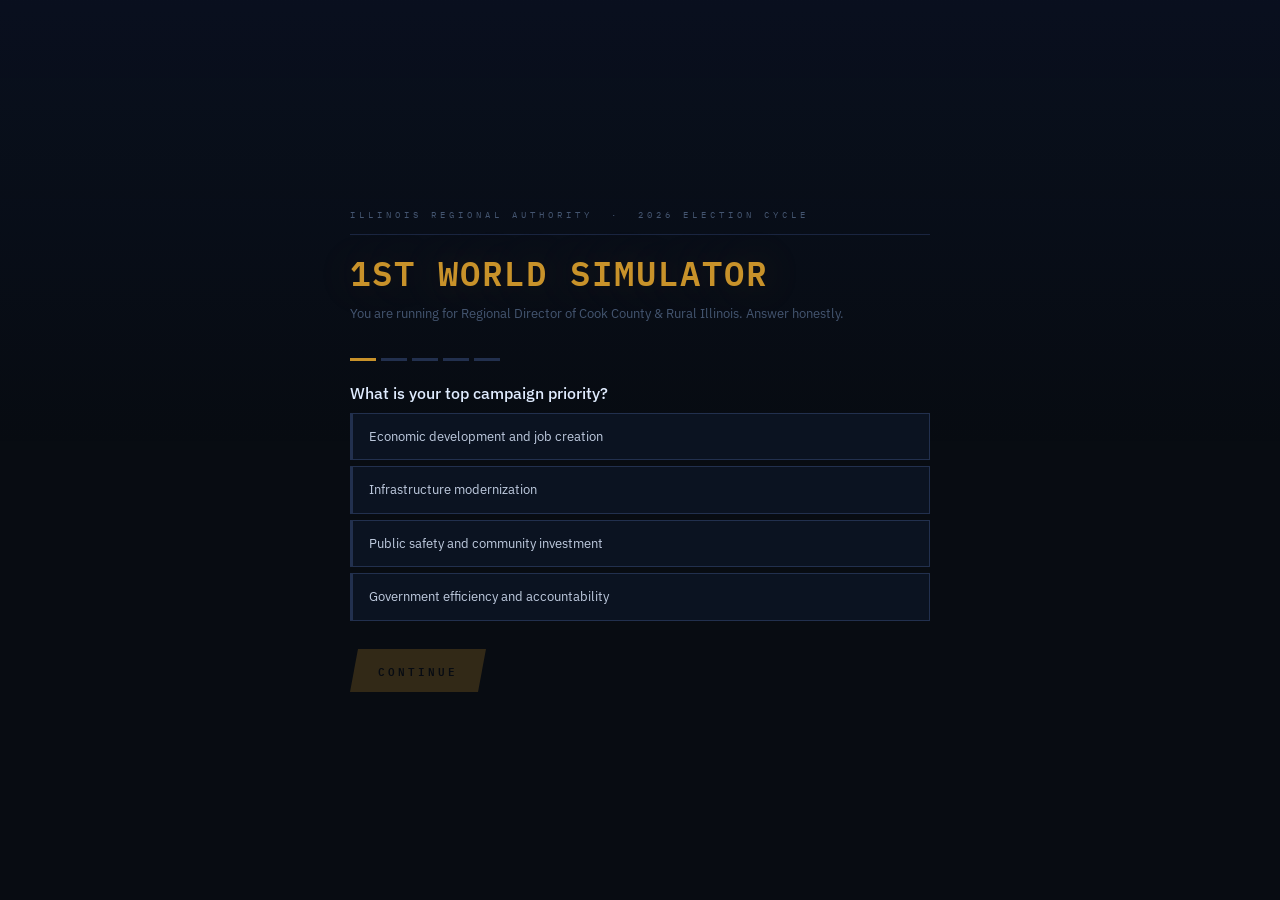
==== commit 54324530: "Restyle 1ST WORLD SIMULATOR — game-like visual overhaul Replace flat terminal aesthetic with a more " ====
--- a/1st-world-sim/index.html
+++ b/1st-world-sim/index.html
@@ -8,127 +8,132 @@
 @import url('https://fonts.googleapis.com/css2?family=IBM+Plex+Mono:wght@300;400;500;600&family=IBM+Plex+Sans:wght@300;400;500;600&display=swap');
 *{margin:0;padding:0;box-sizing:border-box;}
 :root{
-  --bg:#0a0c0e;
-  --panel:#0f1215;
-  --border:#1e2428;
-  --border2:#252b30;
-  --text:#c8cdd2;
-  --text-dim:#4a5560;
-  --text-bright:#e8edf2;
-  --accent:#3a7bd5;
-  --accent2:#2d5fa3;
-  --warn:#c8832a;
-  --danger:#b03030;
-  --good:#2a7a4a;
+  --bg:#080c12;
+  --surface:#0c1220;
+  --panel:#0e1828;
+  --border:#1a2540;
+  --border2:#22304e;
+  --text:#c0cce0;
+  --text-dim:#445570;
+  --text-bright:#e0ecff;
+  --gold:#c8922a;
+  --accent:#4a8ef5;
+  --warn:#d08030;
+  --danger:#c03040;
+  --good:#309060;
   --mono:'IBM Plex Mono',monospace;
   --sans:'IBM Plex Sans',sans-serif;
 }
 html,body{height:100%;background:var(--bg);color:var(--text);font-family:var(--sans);font-size:14px;line-height:1.5;overflow:hidden;}
-#app{height:100vh;display:flex;flex-direction:column;overflow:hidden;}
+body::before{content:'';position:fixed;inset:0;pointer-events:none;z-index:0;background:radial-gradient(ellipse 80% 60% at 15% 10%,rgba(40,80,180,0.07) 0%,transparent 70%);}
+#app{height:100vh;display:flex;flex-direction:column;overflow:hidden;position:relative;z-index:1;}
 
 /* ── SCREEN LAYERS ── */
 .screen{display:none;flex-direction:column;height:100%;overflow:hidden;}
 .screen.active{display:flex;}
 
 /* ── CAMPAIGN ── */
-#screen-campaign{background:#080a0c;align-items:center;justify-content:center;padding:40px 20px;overflow-y:auto;}
-.campaign-wrap{max-width:640px;width:100%;}
-.campaign-header{font-family:var(--mono);font-size:10px;letter-spacing:3px;color:var(--text-dim);margin-bottom:8px;text-transform:uppercase;}
-.campaign-title{font-family:var(--mono);font-size:clamp(18px,3vw,26px);font-weight:600;color:var(--text-bright);margin-bottom:4px;letter-spacing:1px;}
-.campaign-sub{font-family:var(--mono);font-size:11px;color:var(--text-dim);margin-bottom:32px;letter-spacing:1px;}
-.campaign-question{font-size:15px;color:var(--text-bright);margin-bottom:8px;line-height:1.6;}
-.campaign-context{font-size:12px;color:var(--text-dim);margin-bottom:20px;line-height:1.6;font-style:italic;}
-.campaign-choices{display:flex;flex-direction:column;gap:8px;margin-bottom:32px;}
-.campaign-btn{background:transparent;border:1px solid var(--border2);color:var(--text);font-family:var(--sans);font-size:13px;padding:12px 16px;text-align:left;cursor:pointer;transition:all 0.15s;line-height:1.5;}
-.campaign-btn:hover{border-color:var(--accent2);color:var(--text-bright);background:rgba(58,123,213,0.05);}
-.campaign-btn.selected{border-color:var(--accent);color:var(--text-bright);background:rgba(58,123,213,0.08);}
-.campaign-btn.aipac-accept{border-color:#4a5530;}
-.campaign-btn.aipac-accept:hover{border-color:#7a9a40;background:rgba(90,120,40,0.08);color:var(--text-bright);}
-.campaign-btn.aipac-decline{border-color:#4a3030;}
-.campaign-btn.aipac-decline:hover{border-color:#9a5040;background:rgba(120,60,40,0.08);color:var(--text-bright);}
-.campaign-step-indicator{display:flex;gap:6px;margin-bottom:24px;}
-.step-dot{width:6px;height:6px;border-radius:50%;background:var(--border2);}
-.step-dot.done{background:var(--accent2);}
-.step-dot.current{background:var(--accent);}
-.campaign-next-btn{background:var(--accent2);border:none;color:#fff;font-family:var(--mono);font-size:11px;letter-spacing:2px;padding:10px 24px;cursor:pointer;text-transform:uppercase;transition:all 0.15s;}
-.campaign-next-btn:hover{background:var(--accent);}
-.campaign-next-btn:disabled{opacity:0.3;cursor:not-allowed;}
+#screen-campaign{background:var(--bg);align-items:center;justify-content:center;padding:40px 20px;overflow-y:auto;}
+#screen-campaign::before{content:'';position:fixed;top:0;left:0;right:0;height:50%;background:linear-gradient(180deg,rgba(20,50,140,0.10) 0%,transparent 100%);pointer-events:none;}
+.campaign-wrap{max-width:580px;width:100%;position:relative;}
+.campaign-header{font-family:var(--mono);font-size:9px;letter-spacing:4px;color:var(--text-dim);margin-bottom:12px;text-transform:uppercase;padding-bottom:12px;border-bottom:1px solid var(--border);}
+.campaign-title{font-family:var(--mono);font-size:clamp(22px,4vw,34px);font-weight:600;color:var(--gold);margin-bottom:6px;letter-spacing:2px;text-shadow:0 0 40px rgba(200,146,42,0.22);}
+.campaign-sub{font-family:var(--sans);font-size:13px;color:var(--text-dim);margin-bottom:34px;line-height:1.6;}
+.campaign-question{font-size:16px;color:var(--text-bright);margin-bottom:6px;line-height:1.6;font-weight:500;}
+.campaign-context{font-size:12px;color:var(--warn);margin-bottom:20px;line-height:1.6;font-style:italic;}
+.campaign-choices{display:flex;flex-direction:column;gap:6px;margin-bottom:28px;}
+.campaign-btn{background:rgba(14,24,40,0.7);border:1px solid var(--border2);border-left:3px solid var(--border2);color:var(--text);font-family:var(--sans);font-size:13px;padding:13px 16px;text-align:left;cursor:pointer;transition:all 0.15s;line-height:1.5;}
+.campaign-btn:hover{border-color:var(--gold);border-left-color:var(--gold);color:var(--text-bright);background:rgba(200,146,42,0.06);}
+.campaign-btn.selected{border-color:var(--gold);border-left-color:var(--gold);color:var(--text-bright);background:rgba(200,146,42,0.09);}
+.campaign-btn.aipac-accept{border-left-color:#5a8030;}
+.campaign-btn.aipac-accept:hover{border-color:#7a9a40;border-left-color:#7a9a40;background:rgba(90,128,40,0.09);color:var(--text-bright);}
+.campaign-btn.aipac-decline{border-left-color:#a03030;}
+.campaign-btn.aipac-decline:hover{border-color:#c04040;border-left-color:#c04040;background:rgba(160,50,40,0.09);color:var(--text-bright);}
+.campaign-step-indicator{display:flex;gap:5px;margin-bottom:20px;}
+.step-dot{width:26px;height:3px;background:var(--border2);}
+.step-dot.done{background:var(--gold);opacity:0.45;}
+.step-dot.current{background:var(--gold);}
+.campaign-next-btn{background:var(--gold);border:none;color:#080c12;font-family:var(--mono);font-size:11px;font-weight:600;letter-spacing:3px;padding:12px 28px;cursor:pointer;text-transform:uppercase;transition:all 0.15s;clip-path:polygon(8px 0%,100% 0%,calc(100% - 8px) 100%,0% 100%);}
+.campaign-next-btn:hover{background:#e0a830;box-shadow:0 0 24px rgba(200,146,42,0.35);}
+.campaign-next-btn:disabled{opacity:0.22;cursor:not-allowed;}
 
 /* ── GAME OVER ── */
-#screen-gameover{background:#080a0c;align-items:center;justify-content:center;padding:40px;}
+#screen-gameover{background:var(--bg);align-items:center;justify-content:center;padding:40px;}
 .gameover-wrap{max-width:480px;text-align:center;}
-.gameover-label{font-family:var(--mono);font-size:10px;letter-spacing:4px;color:var(--text-dim);margin-bottom:24px;}
-.gameover-msg{font-family:var(--mono);font-size:15px;color:var(--text-bright);line-height:1.8;margin-bottom:40px;}
+.gameover-label{font-family:var(--mono);font-size:10px;letter-spacing:4px;color:var(--text-dim);margin-bottom:24px;text-transform:uppercase;}
+.gameover-msg{font-family:var(--sans);font-size:16px;color:var(--text-bright);line-height:1.9;margin-bottom:32px;white-space:pre-line;}
 
 /* ── MAIN GAME ── */
 #screen-game{flex-direction:row;height:100vh;overflow:hidden;}
 
 /* Left sidebar: stats */
-#sidebar{width:220px;min-width:220px;background:var(--panel);border-right:1px solid var(--border);display:flex;flex-direction:column;padding:0;overflow:hidden;}
-.sidebar-header{padding:14px 16px 10px;border-bottom:1px solid var(--border);}
+#sidebar{width:230px;min-width:230px;background:var(--panel);border-right:1px solid var(--border);display:flex;flex-direction:column;padding:0;overflow:hidden;}
+.sidebar-header{padding:16px 16px 12px;border-bottom:1px solid var(--border);background:rgba(200,146,42,0.03);}
 .region-label{font-family:var(--mono);font-size:8px;letter-spacing:3px;color:var(--text-dim);text-transform:uppercase;}
-.region-name{font-family:var(--mono);font-size:11px;color:var(--text-bright);margin-top:2px;letter-spacing:0.5px;}
-.date-display{font-family:var(--mono);font-size:10px;color:var(--accent);margin-top:6px;letter-spacing:1px;}
-.stats-section{padding:14px 16px;border-bottom:1px solid var(--border);flex:1;}
-.stats-title{font-family:var(--mono);font-size:8px;letter-spacing:3px;color:var(--text-dim);margin-bottom:12px;text-transform:uppercase;}
+.region-name{font-family:var(--mono);font-size:12px;color:var(--text-bright);margin-top:3px;font-weight:500;}
+.date-display{font-family:var(--mono);font-size:11px;color:var(--gold);margin-top:6px;letter-spacing:1px;}
+.stats-section{padding:16px 16px 10px;border-bottom:1px solid var(--border);flex:1;overflow:hidden;}
+.stats-title{font-family:var(--mono);font-size:8px;letter-spacing:3px;color:var(--text-dim);margin-bottom:14px;text-transform:uppercase;}
 .stat-item{margin-bottom:14px;}
-.stat-label{font-family:var(--mono);font-size:9px;letter-spacing:1.5px;color:var(--text-dim);text-transform:uppercase;margin-bottom:4px;display:flex;justify-content:space-between;}
-.stat-label span{color:var(--text);}
-.stat-bar-wrap{height:4px;background:var(--border2);border-radius:0;}
-.stat-bar{height:100%;border-radius:0;transition:width 0.4s ease,background 0.4s ease;}
-.stat-bar.wellbeing{background:#2a6a4a;}
-.stat-bar.debt{background:#8a3030;}
-.stat-bar.unrest{background:#8a5020;}
-.stat-bar.trust{background:#2a4a7a;}
-.stat-bar.low{background:#6a2020!important;}
-.stat-value{font-family:var(--mono);font-size:11px;color:var(--text-bright);margin-top:3px;}
-.redacted-row{margin-top:8px;padding-top:8px;border-top:1px solid var(--border);}
-.redacted-label{font-family:var(--mono);font-size:8px;letter-spacing:2px;color:var(--border2);text-transform:uppercase;}
+.stat-label{font-family:var(--mono);font-size:8px;letter-spacing:1.5px;color:var(--text-dim);text-transform:uppercase;margin-bottom:2px;display:block;}
+.stat-label span{display:block;font-size:22px;color:var(--text-bright);font-weight:600;letter-spacing:0;margin-top:1px;margin-bottom:5px;line-height:1;font-family:var(--mono);}
+.stat-bar-wrap{height:6px;background:var(--border2);border-radius:1px;}
+.stat-bar{height:100%;border-radius:1px;transition:width 0.5s ease,background 0.4s ease;}
+.stat-bar.wellbeing{background:#309060;}
+.stat-bar.debt{background:#c03040;}
+.stat-bar.unrest{background:#c07030;}
+.stat-bar.trust{background:#4a8ef5;}
+.stat-bar.low{background:#8a1a20!important;}
+.stat-value{display:none;}
+.redacted-row{margin-top:12px;padding:10px;border:1px solid #18102a;background:#0c0816;}
+.redacted-label{font-family:var(--mono);font-size:8px;letter-spacing:2px;color:#2e1840;text-transform:uppercase;}
+.redacted-label+.redacted-label{margin-top:4px;}
 .turn-info{padding:12px 16px;border-top:1px solid var(--border);}
 .turn-label{font-family:var(--mono);font-size:8px;letter-spacing:2px;color:var(--text-dim);text-transform:uppercase;}
-.turn-num{font-family:var(--mono);font-size:13px;color:var(--text-bright);margin-top:2px;}
+.turn-num{font-family:var(--mono);font-size:14px;color:var(--text-bright);margin-top:3px;font-weight:500;}
 
 /* Center: main content */
 #main{flex:1;display:flex;flex-direction:column;overflow:hidden;min-width:0;}
-#main-header{padding:10px 20px;border-bottom:1px solid var(--border);display:flex;align-items:center;justify-content:space-between;background:var(--panel);}
-.phase-label{font-family:var(--mono);font-size:9px;letter-spacing:3px;color:var(--text-dim);text-transform:uppercase;}
-.phase-name{font-family:var(--mono);font-size:11px;color:var(--text-bright);}
-.event-counter{font-family:var(--mono);font-size:9px;color:var(--text-dim);}
-#event-area{flex:1;overflow-y:auto;padding:20px;display:flex;flex-direction:column;gap:16px;}
+#main-header{padding:12px 20px;border-bottom:1px solid var(--border);display:flex;align-items:center;justify-content:space-between;background:var(--panel);}
+.phase-label{font-family:var(--mono);font-size:8px;letter-spacing:3px;color:var(--gold);text-transform:uppercase;opacity:0.65;}
+.phase-name{font-family:var(--sans);font-size:12px;color:var(--text-bright);margin-top:2px;font-weight:500;}
+.event-counter{font-family:var(--mono);font-size:10px;color:var(--text-dim);background:var(--border);padding:3px 10px;border-radius:2px;}
+#event-area{flex:1;overflow-y:auto;padding:20px;display:flex;flex-direction:column;gap:14px;background:var(--bg);}
 #event-area::-webkit-scrollbar{width:4px;}
 #event-area::-webkit-scrollbar-track{background:transparent;}
 #event-area::-webkit-scrollbar-thumb{background:var(--border2);}
 
 /* Event card */
-.event-card{background:var(--panel);border:1px solid var(--border);padding:18px 20px;animation:cardIn 0.25s ease;}
-@keyframes cardIn{from{opacity:0;transform:translateY(8px);}to{opacity:1;transform:translateY(0);}}
-.event-card.resolved{opacity:0.45;pointer-events:none;}
-.event-tag{font-family:var(--mono);font-size:8px;letter-spacing:3px;color:var(--text-dim);text-transform:uppercase;margin-bottom:8px;}
-.event-title{font-family:var(--mono);font-size:13px;color:var(--text-bright);margin-bottom:8px;line-height:1.4;font-weight:500;}
-.event-body{font-size:12px;color:var(--text);line-height:1.7;margin-bottom:16px;}
+.event-card{background:var(--surface);border:1px solid var(--border);border-left:4px solid var(--ev-color,var(--border2));padding:18px 20px 16px;animation:cardIn 0.3s ease;}
+@keyframes cardIn{from{opacity:0;transform:translateY(10px);}to{opacity:1;transform:translateY(0);}}
+.event-card.resolved{opacity:0.38;pointer-events:none;}
+.event-tag{font-family:var(--mono);font-size:8px;letter-spacing:3px;color:var(--ev-color,var(--text-dim));text-transform:uppercase;margin-bottom:10px;font-weight:500;}
+.event-title{font-family:var(--sans);font-size:16px;color:var(--text-bright);margin-bottom:10px;line-height:1.35;font-weight:600;}
+.event-body{font-size:13px;color:var(--text);line-height:1.75;margin-bottom:18px;}
 .event-choices{display:flex;flex-direction:column;gap:6px;}
-.choice-btn{background:transparent;border:1px solid var(--border2);color:var(--text);font-family:var(--sans);font-size:12px;padding:10px 14px;text-align:left;cursor:pointer;transition:all 0.15s;line-height:1.5;display:flex;align-items:flex-start;gap:8px;}
-.choice-btn:hover{border-color:var(--accent2);color:var(--text-bright);background:rgba(58,123,213,0.04);}
+.choice-btn{background:rgba(12,18,32,0.7);border:1px solid var(--border2);border-left:3px solid var(--ev-color,var(--border2));color:var(--text);font-family:var(--sans);font-size:13px;padding:11px 14px;text-align:left;cursor:pointer;transition:all 0.15s;line-height:1.5;display:flex;align-items:flex-start;gap:10px;}
+.choice-btn:hover{border-color:var(--ev-color,var(--accent));color:var(--text-bright);background:rgba(74,142,245,0.05);}
 .choice-btn:disabled{opacity:0.3;cursor:not-allowed;}
-.choice-label{font-family:var(--mono);font-size:9px;color:var(--text-dim);min-width:16px;margin-top:1px;flex-shrink:0;}
-.choice-restricted{font-family:var(--mono);font-size:9px;color:#4a3020;padding:10px 14px;border:1px solid #2a1a10;}
-.outcome-display{background:#0d1008;border:1px solid #1e2a18;padding:10px 14px;font-family:var(--mono);font-size:11px;color:#6a8a5a;line-height:1.6;margin-top:8px;}
+.choice-label{font-family:var(--mono);font-size:9px;color:var(--ev-color,var(--text-dim));min-width:16px;margin-top:2px;flex-shrink:0;font-weight:600;}
+.choice-restricted{font-family:var(--mono);font-size:9px;color:#6a3020;padding:10px 14px;border:1px solid #3a1a10;background:#160a08;letter-spacing:0.5px;line-height:1.5;}
+.outcome-display{background:rgba(16,34,18,0.65);border:1px solid #2a4430;border-left:3px solid #309060;padding:12px 14px;font-family:var(--sans);font-size:12px;color:#7aaa88;line-height:1.75;margin-top:8px;}
 
 /* End turn button */
 #end-turn-wrap{padding:14px 20px;border-top:1px solid var(--border);background:var(--panel);display:flex;align-items:center;justify-content:space-between;}
-#end-turn-btn{background:transparent;border:1px solid var(--border2);color:var(--text-dim);font-family:var(--mono);font-size:10px;letter-spacing:2px;padding:10px 20px;cursor:pointer;text-transform:uppercase;transition:all 0.2s;}
-#end-turn-btn:hover:not(:disabled){border-color:var(--accent);color:var(--text-bright);}
-#end-turn-btn:disabled{opacity:0.3;cursor:not-allowed;}
+#end-turn-btn{background:transparent;border:1px solid var(--border2);color:var(--text-dim);font-family:var(--mono);font-size:11px;letter-spacing:2px;padding:11px 24px;cursor:pointer;text-transform:uppercase;transition:all 0.2s;clip-path:polygon(6px 0%,100% 0%,calc(100% - 6px) 100%,0% 100%);}
+#end-turn-btn:not(:disabled){background:var(--gold);border-color:var(--gold);color:#080c12;font-weight:600;box-shadow:0 0 18px rgba(200,146,42,0.28);}
+#end-turn-btn:not(:disabled):hover{background:#e0a830;box-shadow:0 0 30px rgba(200,146,42,0.45);}
+#end-turn-btn:disabled{opacity:0.22;cursor:not-allowed;}
 .events-remaining{font-family:var(--mono);font-size:9px;color:var(--text-dim);}
 
 /* News ticker */
-#ticker-wrap{height:28px;background:#080a0c;border-top:1px solid var(--border);display:flex;align-items:center;overflow:hidden;flex-shrink:0;}
-.ticker-label{font-family:var(--mono);font-size:8px;letter-spacing:2px;color:var(--text-dim);padding:0 12px;white-space:nowrap;border-right:1px solid var(--border);height:100%;display:flex;align-items:center;}
+#ticker-wrap{height:32px;background:var(--surface);border-top:1px solid var(--border);display:flex;align-items:center;overflow:hidden;flex-shrink:0;}
+.ticker-label{font-family:var(--mono);font-size:8px;letter-spacing:2px;color:var(--gold);opacity:0.65;padding:0 14px;white-space:nowrap;border-right:1px solid var(--border);height:100%;display:flex;align-items:center;}
 .ticker-scroll{flex:1;overflow:hidden;position:relative;height:100%;}
 .ticker-inner{display:flex;align-items:center;height:100%;white-space:nowrap;animation:tickerMove linear infinite;}
 @keyframes tickerMove{0%{transform:translateX(0);}100%{transform:translateX(-50%);}}
-.ticker-item{font-family:var(--mono);font-size:10px;color:var(--text-dim);padding:0 32px;letter-spacing:0.5px;}
-.ticker-item::before{content:'◆';margin-right:12px;font-size:6px;color:var(--border2);}
+.ticker-item{font-family:var(--mono);font-size:10px;color:#5a6e8a;padding:0 28px;letter-spacing:0.3px;}
+.ticker-item::before{content:'◆';margin-right:10px;font-size:5px;color:var(--border2);}
 
 /* Right panel: log */
 #log-panel{width:200px;min-width:200px;background:var(--panel);border-left:1px solid var(--border);display:flex;flex-direction:column;overflow:hidden;}
@@ -138,22 +143,22 @@
 #log-list::-webkit-scrollbar{width:3px;}
 #log-list::-webkit-scrollbar-thumb{background:var(--border);}
 .log-entry{font-family:var(--mono);font-size:9px;color:var(--text-dim);margin-bottom:10px;line-height:1.5;border-left:2px solid var(--border);padding-left:8px;}
-.log-entry.bad{border-color:#5a2020;color:#7a4a4a;}
-.log-entry.warn{border-color:#5a3a10;color:#7a5a30;}
-.log-entry.good{border-color:#1a4a2a;color:#3a6a4a;}
+.log-entry.bad{border-color:#602020;color:#7a4040;}
+.log-entry.warn{border-color:#604010;color:#7a5030;}
+.log-entry.good{border-color:#205030;color:#406a50;}
 .log-entry .log-turn{font-size:8px;color:var(--border2);display:block;margin-bottom:2px;}
 
 /* Delayed effect notification */
-.delayed-notice{background:#0d0f08;border:1px solid #2a3020;padding:12px 16px;font-family:var(--mono);font-size:10px;color:#5a7040;line-height:1.6;margin-bottom:12px;animation:cardIn 0.3s ease;}
-.delayed-notice::before{content:'⚠ DELAYED EFFECT — ';color:#3a5020;}
+.delayed-notice{background:rgba(28,16,6,0.75);border:1px solid #3a2010;border-left:3px solid var(--warn);padding:12px 16px;font-family:var(--sans);font-size:12px;color:#b08040;line-height:1.75;margin-bottom:12px;animation:cardIn 0.3s ease;}
+.delayed-notice::before{content:'⚠  DELAYED EFFECT — ';color:var(--warn);font-family:var(--mono);font-size:9px;letter-spacing:1px;}
 
 /* Responsive */
 @media(max-width:900px){
   #log-panel{display:none;}
-  #sidebar{width:180px;min-width:180px;}
+  #sidebar{width:190px;min-width:190px;}
 }
 @media(max-width:640px){
-  #sidebar{width:160px;min-width:160px;}
+  #sidebar{width:170px;min-width:170px;}
 }
 </style>
 </head>
@@ -163,9 +168,9 @@
 <!-- CAMPAIGN SCREEN -->
 <div id="screen-campaign" class="screen active">
   <div class="campaign-wrap">
-    <div class="campaign-header">Illinois Regional Authority — 2026 Election Cycle</div>
+    <div class="campaign-header">Illinois Regional Authority &nbsp;·&nbsp; 2026 Election Cycle</div>
     <div class="campaign-title">1ST WORLD SIMULATOR</div>
-    <div class="campaign-sub">You are running for Regional Director. Cook County & Rural Illinois.</div>
+    <div class="campaign-sub">You are running for Regional Director of Cook County & Rural Illinois. Answer honestly.</div>
     <div id="campaign-content"></div>
   </div>
 </div>
@@ -175,6 +180,7 @@
   <div class="gameover-wrap">
     <div class="gameover-label">ELECTION RESULT</div>
     <div class="gameover-msg" id="gameover-msg"></div>
+    <button class="campaign-next-btn" onclick="location.reload()">TRY AGAIN</button>
   </div>
 </div>
 
@@ -190,11 +196,11 @@
     <div class="stats-section">
       <div class="stats-title">Regional Indicators</div>
       <div class="stat-item">
-        <div class="stat-label">Population Wellbeing <span id="stat-wellbeing-val">62</span></div>
+        <div class="stat-label">Wellbeing <span id="stat-wellbeing-val">62</span></div>
         <div class="stat-bar-wrap"><div class="stat-bar wellbeing" id="bar-wellbeing" style="width:62%"></div></div>
       </div>
       <div class="stat-item">
-        <div class="stat-label">Regional Debt (B) <span id="stat-debt-val">$4.2B</span></div>
+        <div class="stat-label">Debt <span id="stat-debt-val">$4.2B</span></div>
         <div class="stat-bar-wrap"><div class="stat-bar debt" id="bar-debt" style="width:42%"></div></div>
       </div>
       <div class="stat-item">
@@ -202,12 +208,12 @@
         <div class="stat-bar-wrap"><div class="stat-bar unrest" id="bar-unrest" style="width:28%"></div></div>
       </div>
       <div class="stat-item">
-        <div class="stat-label">Inst. Trust <span id="stat-trust-val">44</span></div>
+        <div class="stat-label">Trust <span id="stat-trust-val">44</span></div>
         <div class="stat-bar-wrap"><div class="stat-bar trust" id="bar-trust" style="width:44%"></div></div>
       </div>
       <div class="redacted-row">
-        <div class="redacted-label">██████████████ [RESTRICTED]</div>
-        <div class="redacted-label" style="margin-top:4px;">████████████ [RESTRICTED]</div>
+        <div class="redacted-label">CORP. INFLUENCE ░░░░░░ [CLASSIFIED]</div>
+        <div class="redacted-label">MEDIA CAPTURE ░░░░░░░ [CLASSIFIED]</div>
       </div>
     </div>
     <div class="turn-info">
@@ -1346,6 +1352,9 @@
   const card = document.createElement('div');
   card.className = 'event-card';
   card.id = 'card-'+ev.id;
+  const CAT_COLORS={'housing':'#4a8ef5','corporate':'#c8822a','healthcare':'#c03040','public health':'#c03040','agriculture':'#9a7a2a','environment':'#309060','education':'#7a4ab0','criminal justice':'#b07030','policing':'#b07030','media':'#6a50a0','finance':'#308878','military':'#4a6888','intelligence':'#a04040','federal':'#c8922a'};
+  const evColor=CAT_COLORS[ev.tag.split('/')[0].trim().toLowerCase()]||'#22304e';
+  card.style.setProperty('--ev-color',evColor);
 
   const bodyText = typeof ev.body === 'function' ? ev.body(G) : ev.body;
 
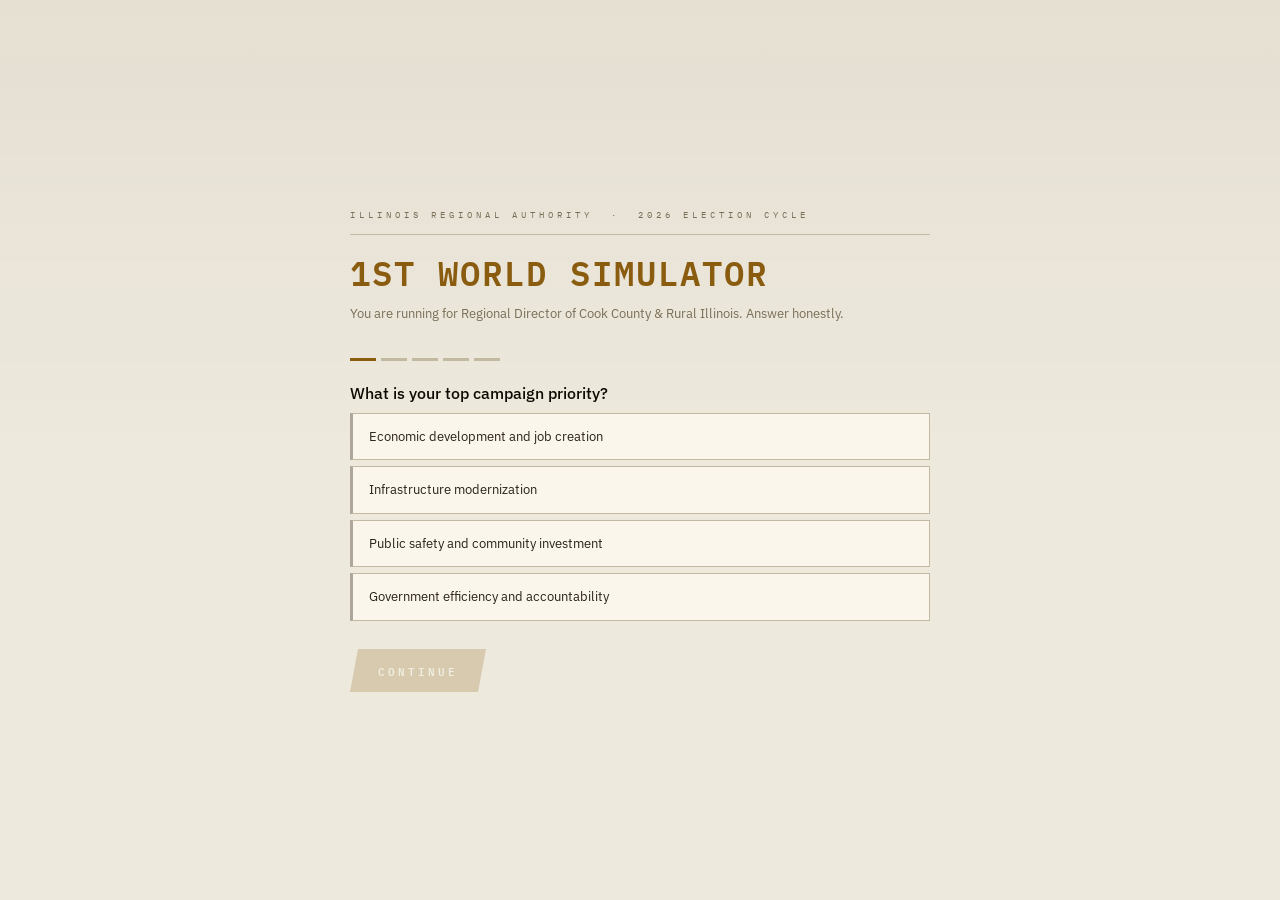
==== commit 7e2397f5: "1st World Sim: warm light palette, bigger character, white paper on dark wood desk Swap deep-navy cl" ====
--- a/1st-world-sim/index.html
+++ b/1st-world-sim/index.html
@@ -8,25 +8,25 @@
 @import url('https://fonts.googleapis.com/css2?family=IBM+Plex+Mono:wght@300;400;500;600&family=IBM+Plex+Sans:wght@300;400;500;600&display=swap');
 *{margin:0;padding:0;box-sizing:border-box;}
 :root{
-  --bg:#080c12;
-  --surface:#0c1220;
-  --panel:#0e1828;
-  --border:#1a2540;
-  --border2:#22304e;
-  --text:#c0cce0;
-  --text-dim:#445570;
-  --text-bright:#e0ecff;
-  --gold:#c8922a;
-  --accent:#4a8ef5;
-  --warn:#d08030;
-  --danger:#c03040;
-  --good:#309060;
+  --bg:#ede9dd;
+  --surface:#faf6ec;
+  --panel:#e4dfd2;
+  --border:#c2b9a0;
+  --border2:#aea698;
+  --text:#2a2218;
+  --text-dim:#7a6e58;
+  --text-bright:#0e0a04;
+  --gold:#8a5c10;
+  --accent:#1e4a9a;
+  --warn:#a05010;
+  --danger:#902030;
+  --good:#206040;
   --mono:'IBM Plex Mono',monospace;
   --sans:'IBM Plex Sans',sans-serif;
 }
-html,body{height:100%;background:var(--bg);color:var(--text);font-family:var(--sans);font-size:14px;line-height:1.5;overflow:hidden;}
-body::before{content:'';position:fixed;inset:0;pointer-events:none;z-index:0;background:radial-gradient(ellipse 80% 60% at 15% 10%,rgba(40,80,180,0.07) 0%,transparent 70%);}
-#app{height:100vh;display:flex;flex-direction:column;overflow:hidden;position:relative;z-index:1;}
+html,body{height:100%;height:100dvh;background:var(--bg);color:var(--text);font-family:var(--sans);font-size:14px;line-height:1.5;overflow:hidden;overscroll-behavior:none;}
+body::before{content:'';position:fixed;inset:0;pointer-events:none;z-index:0;background:radial-gradient(ellipse 80% 60% at 15% 10%,rgba(100,60,20,0.04) 0%,transparent 70%);}
+#app{height:100vh;height:100dvh;display:flex;flex-direction:column;overflow:hidden;position:relative;z-index:1;}
 
 /* ── SCREEN LAYERS ── */
 .screen{display:none;flex-direction:column;height:100%;overflow:hidden;}
@@ -34,27 +34,27 @@
 
 /* ── CAMPAIGN ── */
 #screen-campaign{background:var(--bg);align-items:center;justify-content:center;padding:40px 20px;overflow-y:auto;}
-#screen-campaign::before{content:'';position:fixed;top:0;left:0;right:0;height:50%;background:linear-gradient(180deg,rgba(20,50,140,0.10) 0%,transparent 100%);pointer-events:none;}
+#screen-campaign::before{content:'';position:fixed;top:0;left:0;right:0;height:50%;background:linear-gradient(180deg,rgba(100,60,20,0.05) 0%,transparent 100%);pointer-events:none;}
 .campaign-wrap{max-width:580px;width:100%;position:relative;}
 .campaign-header{font-family:var(--mono);font-size:9px;letter-spacing:4px;color:var(--text-dim);margin-bottom:12px;text-transform:uppercase;padding-bottom:12px;border-bottom:1px solid var(--border);}
-.campaign-title{font-family:var(--mono);font-size:clamp(22px,4vw,34px);font-weight:600;color:var(--gold);margin-bottom:6px;letter-spacing:2px;text-shadow:0 0 40px rgba(200,146,42,0.22);}
+.campaign-title{font-family:var(--mono);font-size:clamp(22px,4vw,34px);font-weight:600;color:var(--gold);margin-bottom:6px;letter-spacing:2px;}
 .campaign-sub{font-family:var(--sans);font-size:13px;color:var(--text-dim);margin-bottom:34px;line-height:1.6;}
 .campaign-question{font-size:16px;color:var(--text-bright);margin-bottom:6px;line-height:1.6;font-weight:500;}
 .campaign-context{font-size:12px;color:var(--warn);margin-bottom:20px;line-height:1.6;font-style:italic;}
 .campaign-choices{display:flex;flex-direction:column;gap:6px;margin-bottom:28px;}
-.campaign-btn{background:rgba(14,24,40,0.7);border:1px solid var(--border2);border-left:3px solid var(--border2);color:var(--text);font-family:var(--sans);font-size:13px;padding:13px 16px;text-align:left;cursor:pointer;transition:all 0.15s;line-height:1.5;}
-.campaign-btn:hover{border-color:var(--gold);border-left-color:var(--gold);color:var(--text-bright);background:rgba(200,146,42,0.06);}
-.campaign-btn.selected{border-color:var(--gold);border-left-color:var(--gold);color:var(--text-bright);background:rgba(200,146,42,0.09);}
+.campaign-btn{background:var(--surface);border:1px solid var(--border);border-left:3px solid var(--border2);color:var(--text);font-family:var(--sans);font-size:13px;padding:13px 16px;text-align:left;cursor:pointer;transition:all 0.15s;line-height:1.5;}
+.campaign-btn:hover{border-color:var(--gold);border-left-color:var(--gold);color:var(--text-bright);background:rgba(138,92,16,0.06);}
+.campaign-btn.selected{border-color:var(--gold);border-left-color:var(--gold);color:var(--text-bright);background:rgba(138,92,16,0.09);}
 .campaign-btn.aipac-accept{border-left-color:#5a8030;}
-.campaign-btn.aipac-accept:hover{border-color:#7a9a40;border-left-color:#7a9a40;background:rgba(90,128,40,0.09);color:var(--text-bright);}
+.campaign-btn.aipac-accept:hover{border-color:#7a9a40;border-left-color:#7a9a40;background:rgba(90,128,48,0.08);color:var(--text-bright);}
 .campaign-btn.aipac-decline{border-left-color:#a03030;}
-.campaign-btn.aipac-decline:hover{border-color:#c04040;border-left-color:#c04040;background:rgba(160,50,40,0.09);color:var(--text-bright);}
+.campaign-btn.aipac-decline:hover{border-color:#c04040;border-left-color:#c04040;background:rgba(160,50,50,0.08);color:var(--text-bright);}
 .campaign-step-indicator{display:flex;gap:5px;margin-bottom:20px;}
-.step-dot{width:26px;height:3px;background:var(--border2);}
+.step-dot{width:26px;height:3px;background:var(--border);}
 .step-dot.done{background:var(--gold);opacity:0.45;}
 .step-dot.current{background:var(--gold);}
-.campaign-next-btn{background:var(--gold);border:none;color:#080c12;font-family:var(--mono);font-size:11px;font-weight:600;letter-spacing:3px;padding:12px 28px;cursor:pointer;text-transform:uppercase;transition:all 0.15s;clip-path:polygon(8px 0%,100% 0%,calc(100% - 8px) 100%,0% 100%);}
-.campaign-next-btn:hover{background:#e0a830;box-shadow:0 0 24px rgba(200,146,42,0.35);}
+.campaign-next-btn{background:var(--gold);border:none;color:#fdf8ee;font-family:var(--mono);font-size:11px;font-weight:600;letter-spacing:3px;padding:12px 28px;cursor:pointer;text-transform:uppercase;transition:all 0.15s;clip-path:polygon(8px 0%,100% 0%,calc(100% - 8px) 100%,0% 100%);}
+.campaign-next-btn:hover{background:#a07018;box-shadow:0 4px 20px rgba(138,92,16,0.25);}
 .campaign-next-btn:disabled{opacity:0.22;cursor:not-allowed;}
 
 /* ── GAME OVER ── */
@@ -63,102 +63,221 @@
 .gameover-label{font-family:var(--mono);font-size:10px;letter-spacing:4px;color:var(--text-dim);margin-bottom:24px;text-transform:uppercase;}
 .gameover-msg{font-family:var(--sans);font-size:16px;color:var(--text-bright);line-height:1.9;margin-bottom:32px;white-space:pre-line;}
 
-/* ── MAIN GAME ── */
-#screen-game{flex-direction:row;height:100vh;overflow:hidden;}
-
-/* Left sidebar: stats */
-#sidebar{width:230px;min-width:230px;background:var(--panel);border-right:1px solid var(--border);display:flex;flex-direction:column;padding:0;overflow:hidden;}
-.sidebar-header{padding:16px 16px 12px;border-bottom:1px solid var(--border);background:rgba(200,146,42,0.03);}
-.region-label{font-family:var(--mono);font-size:8px;letter-spacing:3px;color:var(--text-dim);text-transform:uppercase;}
-.region-name{font-family:var(--mono);font-size:12px;color:var(--text-bright);margin-top:3px;font-weight:500;}
-.date-display{font-family:var(--mono);font-size:11px;color:var(--gold);margin-top:6px;letter-spacing:1px;}
-.stats-section{padding:16px 16px 10px;border-bottom:1px solid var(--border);flex:1;overflow:hidden;}
-.stats-title{font-family:var(--mono);font-size:8px;letter-spacing:3px;color:var(--text-dim);margin-bottom:14px;text-transform:uppercase;}
-.stat-item{margin-bottom:14px;}
-.stat-label{font-family:var(--mono);font-size:8px;letter-spacing:1.5px;color:var(--text-dim);text-transform:uppercase;margin-bottom:2px;display:block;}
-.stat-label span{display:block;font-size:22px;color:var(--text-bright);font-weight:600;letter-spacing:0;margin-top:1px;margin-bottom:5px;line-height:1;font-family:var(--mono);}
-.stat-bar-wrap{height:6px;background:var(--border2);border-radius:1px;}
-.stat-bar{height:100%;border-radius:1px;transition:width 0.5s ease,background 0.4s ease;}
+/* ═══════════════════════════════════════════
+   MAIN GAME — single-card presidential office
+═══════════════════════════════════════════ */
+#screen-game{flex-direction:column;height:100vh;height:100dvh;overflow:hidden;}
+
+/* ── STAT STRIP (dark authority panel) ── */
+#stat-strip{background:#152030;border-bottom:1px solid #243040;display:flex;align-items:stretch;flex-shrink:0;min-height:52px;overflow:hidden;}
+.strip-brand{display:flex;flex-direction:column;justify-content:center;padding:0 14px;border-right:1px solid #243040;min-width:100px;flex-shrink:0;}
+.strip-brand-title{font-family:var(--mono);font-size:7px;letter-spacing:3px;color:rgba(200,146,42,0.6);text-transform:uppercase;}
+.strip-brand-date{font-family:var(--mono);font-size:14px;color:#e0ecff;font-weight:600;margin-top:1px;}
+.strip-brand-turn{font-family:var(--mono);font-size:8px;color:#445570;margin-top:2px;}
+.strip-stats{display:flex;flex:1;overflow:hidden;}
+.stat-block{flex:1;display:flex;flex-direction:column;justify-content:center;padding:5px 12px;border-right:1px solid #243040;min-width:0;}
+.stat-block:last-child{border-right:none;}
+.stat-block-label{font-family:var(--mono);font-size:7px;letter-spacing:2px;color:#445570;text-transform:uppercase;margin-bottom:2px;}
+.stat-block-val{font-family:var(--mono);font-size:clamp(13px,2vw,18px);font-weight:700;color:#e0ecff;line-height:1;margin-bottom:4px;}
+.stat-block-bar{height:3px;background:#243040;border-radius:2px;overflow:hidden;}
+.stat-bar{height:100%;border-radius:2px;transition:width 0.5s ease,background 0.4s ease;}
 .stat-bar.wellbeing{background:#309060;}
 .stat-bar.debt{background:#c03040;}
 .stat-bar.unrest{background:#c07030;}
 .stat-bar.trust{background:#4a8ef5;}
 .stat-bar.low{background:#8a1a20!important;}
-.stat-value{display:none;}
-.redacted-row{margin-top:12px;padding:10px;border:1px solid #18102a;background:#0c0816;}
-.redacted-label{font-family:var(--mono);font-size:8px;letter-spacing:2px;color:#2e1840;text-transform:uppercase;}
-.redacted-label+.redacted-label{margin-top:4px;}
-.turn-info{padding:12px 16px;border-top:1px solid var(--border);}
-.turn-label{font-family:var(--mono);font-size:8px;letter-spacing:2px;color:var(--text-dim);text-transform:uppercase;}
-.turn-num{font-family:var(--mono);font-size:14px;color:var(--text-bright);margin-top:3px;font-weight:500;}
-
-/* Center: main content */
-#main{flex:1;display:flex;flex-direction:column;overflow:hidden;min-width:0;}
-#main-header{padding:12px 20px;border-bottom:1px solid var(--border);display:flex;align-items:center;justify-content:space-between;background:var(--panel);}
-.phase-label{font-family:var(--mono);font-size:8px;letter-spacing:3px;color:var(--gold);text-transform:uppercase;opacity:0.65;}
-.phase-name{font-family:var(--sans);font-size:12px;color:var(--text-bright);margin-top:2px;font-weight:500;}
-.event-counter{font-family:var(--mono);font-size:10px;color:var(--text-dim);background:var(--border);padding:3px 10px;border-radius:2px;}
-#event-area{flex:1;overflow-y:auto;padding:20px;display:flex;flex-direction:column;gap:14px;background:var(--bg);}
-#event-area::-webkit-scrollbar{width:4px;}
-#event-area::-webkit-scrollbar-track{background:transparent;}
-#event-area::-webkit-scrollbar-thumb{background:var(--border2);}
-
-/* Event card */
-.event-card{background:var(--surface);border:1px solid var(--border);border-left:4px solid var(--ev-color,var(--border2));padding:18px 20px 16px;animation:cardIn 0.3s ease;}
-@keyframes cardIn{from{opacity:0;transform:translateY(10px);}to{opacity:1;transform:translateY(0);}}
-.event-card.resolved{opacity:0.38;pointer-events:none;}
-.event-tag{font-family:var(--mono);font-size:8px;letter-spacing:3px;color:var(--ev-color,var(--text-dim));text-transform:uppercase;margin-bottom:10px;font-weight:500;}
-.event-title{font-family:var(--sans);font-size:16px;color:var(--text-bright);margin-bottom:10px;line-height:1.35;font-weight:600;}
-.event-body{font-size:13px;color:var(--text);line-height:1.75;margin-bottom:18px;}
-.event-choices{display:flex;flex-direction:column;gap:6px;}
-.choice-btn{background:rgba(12,18,32,0.7);border:1px solid var(--border2);border-left:3px solid var(--ev-color,var(--border2));color:var(--text);font-family:var(--sans);font-size:13px;padding:11px 14px;text-align:left;cursor:pointer;transition:all 0.15s;line-height:1.5;display:flex;align-items:flex-start;gap:10px;}
-.choice-btn:hover{border-color:var(--ev-color,var(--accent));color:var(--text-bright);background:rgba(74,142,245,0.05);}
+.strip-classified{display:flex;flex-direction:column;justify-content:center;padding:0 10px;border-left:1px solid #243040;flex-shrink:0;}
+.strip-classified-row{font-family:var(--mono);font-size:6px;letter-spacing:1px;color:#1e2a3a;text-transform:uppercase;white-space:nowrap;}
+.strip-classified-row+.strip-classified-row{margin-top:3px;}
+
+/* ── GAME BODY ── */
+#game-body{flex:1;display:flex;overflow:hidden;min-height:0;}
+#game-main{flex:1;display:flex;flex-direction:column;overflow:hidden;min-width:0;min-height:0;}
+
+/* ── OFFICE SCENE ── */
+#office-scene{flex-shrink:0;overflow:hidden;background:#07090f;}
+#office-scene svg{display:block;width:100%;height:clamp(200px,42vh,300px);}
+
+/* SVG character animations */
+.char-breathe{animation:charBreathe 5s ease-in-out infinite;transform-box:fill-box;transform-origin:center bottom;}
+.char-head{animation:charHead 7s ease-in-out infinite;transform-box:fill-box;transform-origin:center bottom;}
+@keyframes charBreathe{0%,100%{transform:translateY(0);}50%{transform:translateY(-2px);}}
+@keyframes charHead{0%,100%{transform:translateY(0) rotate(0deg);}30%{transform:translateY(-2px) rotate(-1deg);}70%{transform:translateY(-1px) rotate(0.5deg);}}
+.lamp-flicker{animation:lampFlick 9s ease-in-out infinite;}
+@keyframes lampFlick{0%,100%{opacity:1;}42%{opacity:0.86;}46%{opacity:0.96;}80%{opacity:0.9;}}
+
+/* ── DESK AREA (dark wood — paper pops against it) ── */
+#desk-area{
+  flex:1;min-height:0;
+  overflow-y:auto;
+  -webkit-overflow-scrolling:touch;
+  overscroll-behavior:contain;
+  background:linear-gradient(180deg,#5c3318 0%,#3c1e0c 100%);
+  border-top:4px solid #6e3e20;
+  padding:20px;
+  position:relative;
+}
+#desk-area::before{content:'';position:absolute;inset:0;background:radial-gradient(ellipse 70% 55% at 50% 0%,rgba(255,215,130,0.12) 0%,transparent 65%);pointer-events:none;}
+
+/* ── EVENT CARD (white paper on the dark desk) ── */
+.event-card{
+  background:#fdfaf3;
+  border:1px solid #ddd5bc;
+  border-top:3px solid var(--ev-color,#c8bfa0);
+  border-radius:1px;
+  overflow:hidden;
+  position:relative;
+  animation:paperSlide 0.55s cubic-bezier(0.22,1,0.36,1);
+  max-width:680px;
+  margin:0 auto;
+  box-shadow:0 8px 36px rgba(0,0,0,0.55),0 2px 10px rgba(0,0,0,0.3);
+}
+@keyframes paperSlide{
+  0%{opacity:0;transform:translateX(90px) translateY(-30px) rotate(7deg);}
+  55%{transform:translateX(-6px) translateY(3px) rotate(-0.5deg);}
+  100%{opacity:1;transform:none;}
+}
+.event-card.resolved{pointer-events:none;animation:fileAway 0.45s ease-in 1.1s forwards;}
+@keyframes fileAway{
+  0%{opacity:1;transform:none;}
+  100%{opacity:0;transform:translateX(-90px) translateY(-18px) rotate(-7deg) scale(0.9);}
+}
+.event-card-header{padding:18px 20px 16px;}
+.event-tag{font-family:var(--mono);font-size:8px;letter-spacing:2.5px;color:var(--ev-color,#8a6820);text-transform:uppercase;font-weight:700;display:inline-block;background:color-mix(in srgb,var(--ev-color,#c8bfa0) 18%,transparent);padding:3px 9px;border-radius:2px;margin-bottom:10px;}
+.event-title{font-family:var(--sans);font-size:clamp(16px,2.2vw,20px);color:#0e0a04;line-height:1.3;font-weight:700;margin-bottom:8px;}
+.event-body{font-size:13px;color:#3a2c1a;line-height:1.85;}
+.event-outcome{border-top:1px solid #e2d8c0;padding:12px 20px;font-family:var(--sans);font-size:13px;color:#286040;line-height:1.75;background:rgba(40,96,64,0.07);}
+.event-outcome:empty{display:none;}
+
+/* all-cleared state */
+.all-cleared{
+  display:flex;flex-direction:column;align-items:center;justify-content:center;
+  padding:36px 20px;text-align:center;max-width:400px;margin:0 auto;
+}
+.all-cleared-icon{font-size:32px;margin-bottom:14px;opacity:0.45;}
+.all-cleared-text{font-family:var(--mono);font-size:10px;letter-spacing:3px;color:rgba(255,245,220,0.45);text-transform:uppercase;}
+
+/* delayed notice (amber paper) */
+.delayed-notice{
+  background:rgba(255,248,225,0.97);border:1px solid #d8c080;
+  border-left:3px solid #a05010;border-radius:1px;
+  padding:16px 20px;font-family:var(--sans);font-size:13px;
+  color:#5a3010;line-height:1.85;
+  animation:paperSlide 0.55s cubic-bezier(0.22,1,0.36,1);
+  max-width:680px;margin:0 auto;
+  box-shadow:0 8px 32px rgba(0,0,0,0.5),0 2px 8px rgba(0,0,0,0.25);
+}
+.delayed-notice-label{font-family:var(--mono);font-size:8px;letter-spacing:2px;color:#a05010;text-transform:uppercase;margin-bottom:8px;display:block;}
+
+/* ── CHOICE PANEL ── */
+#choice-panel{
+  flex-shrink:0;
+  background:var(--panel);
+  border-top:2px solid var(--border);
+  display:flex;
+  flex-direction:column;
+  max-height:45vh;
+  overflow-y:auto;
+  -webkit-overflow-scrolling:touch;
+}
+.choice-btn{
+  background:var(--surface);
+  border:none;
+  border-bottom:1px solid var(--border);
+  border-left:3px solid var(--ev-color,var(--border2));
+  color:var(--text);
+  font-family:var(--sans);font-size:14px;
+  padding:14px 16px 14px 14px;
+  text-align:left;cursor:pointer;
+  transition:background 0.12s,color 0.12s;
+  line-height:1.5;
+  display:flex;align-items:flex-start;gap:14px;
+  min-height:58px;width:100%;
+}
+.choice-btn:last-child{border-bottom:none;}
+.choice-btn:hover{background:var(--bg);color:var(--text-bright);}
+.choice-btn:active{background:color-mix(in srgb,var(--ev-color,var(--border)) 12%,var(--bg));}
 .choice-btn:disabled{opacity:0.3;cursor:not-allowed;}
-.choice-label{font-family:var(--mono);font-size:9px;color:var(--ev-color,var(--text-dim));min-width:16px;margin-top:2px;flex-shrink:0;font-weight:600;}
-.choice-restricted{font-family:var(--mono);font-size:9px;color:#6a3020;padding:10px 14px;border:1px solid #3a1a10;background:#160a08;letter-spacing:0.5px;line-height:1.5;}
-.outcome-display{background:rgba(16,34,18,0.65);border:1px solid #2a4430;border-left:3px solid #309060;padding:12px 14px;font-family:var(--sans);font-size:12px;color:#7aaa88;line-height:1.75;margin-top:8px;}
-
-/* End turn button */
-#end-turn-wrap{padding:14px 20px;border-top:1px solid var(--border);background:var(--panel);display:flex;align-items:center;justify-content:space-between;}
-#end-turn-btn{background:transparent;border:1px solid var(--border2);color:var(--text-dim);font-family:var(--mono);font-size:11px;letter-spacing:2px;padding:11px 24px;cursor:pointer;text-transform:uppercase;transition:all 0.2s;clip-path:polygon(6px 0%,100% 0%,calc(100% - 6px) 100%,0% 100%);}
-#end-turn-btn:not(:disabled){background:var(--gold);border-color:var(--gold);color:#080c12;font-weight:600;box-shadow:0 0 18px rgba(200,146,42,0.28);}
-#end-turn-btn:not(:disabled):hover{background:#e0a830;box-shadow:0 0 30px rgba(200,146,42,0.45);}
+.choice-label{
+  font-family:var(--mono);font-size:10px;
+  color:var(--ev-color,var(--text-dim));
+  min-width:24px;margin-top:2px;flex-shrink:0;
+  font-weight:700;
+  background:color-mix(in srgb,var(--ev-color,var(--border2)) 18%,transparent);
+  padding:2px 6px;border-radius:2px;text-align:center;line-height:1.6;
+}
+.choice-text{flex:1;}
+.choice-restricted{
+  font-family:var(--mono);font-size:9px;color:#904028;
+  padding:12px 20px;background:rgba(160,64,40,0.05);
+  border-bottom:1px solid #ddd0c0;letter-spacing:0.5px;line-height:1.5;
+}
+.choice-restricted:last-child{border-bottom:none;}
+
+/* ── BOTTOM BAR ── */
+#bottom-bar{
+  padding:10px 16px;
+  border-top:1px solid var(--border);
+  background:var(--bg);
+  display:flex;align-items:center;justify-content:space-between;
+  flex-shrink:0;gap:12px;
+}
+.bottom-left{min-width:0;}
+.phase-label{font-family:var(--mono);font-size:7px;letter-spacing:3px;color:var(--gold);text-transform:uppercase;}
+.phase-name{font-family:var(--sans);font-size:11px;color:var(--text-dim);margin-top:1px;font-weight:500;white-space:nowrap;overflow:hidden;text-overflow:ellipsis;}
+.bottom-right{display:flex;align-items:center;gap:10px;flex-shrink:0;}
+#event-counter{font-family:var(--mono);font-size:9px;color:var(--text-dim);background:var(--border);padding:3px 8px;border-radius:2px;white-space:nowrap;}
+.events-remaining{font-family:var(--mono);font-size:9px;color:var(--text-dim);white-space:nowrap;}
+#end-turn-btn{background:transparent;border:1px solid var(--border2);color:var(--text-dim);font-family:var(--mono);font-size:11px;letter-spacing:2px;padding:11px 22px;cursor:pointer;text-transform:uppercase;transition:all 0.2s;clip-path:polygon(7px 0%,100% 0%,calc(100% - 7px) 100%,0% 100%);flex-shrink:0;}
+#end-turn-btn:not(:disabled){background:var(--gold);border-color:var(--gold);color:#fdf8ee;font-weight:700;box-shadow:0 2px 16px rgba(138,92,16,0.3);}
+#end-turn-btn:not(:disabled):hover{background:#a07018;box-shadow:0 4px 24px rgba(138,92,16,0.45);}
 #end-turn-btn:disabled{opacity:0.22;cursor:not-allowed;}
-.events-remaining{font-family:var(--mono);font-size:9px;color:var(--text-dim);}
-
-/* News ticker */
-#ticker-wrap{height:32px;background:var(--surface);border-top:1px solid var(--border);display:flex;align-items:center;overflow:hidden;flex-shrink:0;}
-.ticker-label{font-family:var(--mono);font-size:8px;letter-spacing:2px;color:var(--gold);opacity:0.65;padding:0 14px;white-space:nowrap;border-right:1px solid var(--border);height:100%;display:flex;align-items:center;}
+
+/* ── NEWS TICKER (stays dark — news screen feel) ── */
+#ticker-wrap{height:30px;background:#152030;border-top:1px solid #243040;display:flex;align-items:center;overflow:hidden;flex-shrink:0;}
+.ticker-label{font-family:var(--mono);font-size:7px;letter-spacing:2px;color:rgba(200,146,42,0.7);padding:0 12px;white-space:nowrap;border-right:1px solid #243040;height:100%;display:flex;align-items:center;}
 .ticker-scroll{flex:1;overflow:hidden;position:relative;height:100%;}
 .ticker-inner{display:flex;align-items:center;height:100%;white-space:nowrap;animation:tickerMove linear infinite;}
 @keyframes tickerMove{0%{transform:translateX(0);}100%{transform:translateX(-50%);}}
-.ticker-item{font-family:var(--mono);font-size:10px;color:#5a6e8a;padding:0 28px;letter-spacing:0.3px;}
-.ticker-item::before{content:'◆';margin-right:10px;font-size:5px;color:var(--border2);}
-
-/* Right panel: log */
-#log-panel{width:200px;min-width:200px;background:var(--panel);border-left:1px solid var(--border);display:flex;flex-direction:column;overflow:hidden;}
-.log-header{padding:12px 14px 8px;border-bottom:1px solid var(--border);}
-.log-title{font-family:var(--mono);font-size:8px;letter-spacing:3px;color:var(--text-dim);text-transform:uppercase;}
+.ticker-item{font-family:var(--mono);font-size:9px;color:#5a7090;padding:0 26px;letter-spacing:0.3px;}
+.ticker-item::before{content:'◆';margin-right:8px;font-size:5px;color:#2e3c52;}
+
+/* ── LOG PANEL ── */
+#log-panel{width:200px;min-width:200px;background:var(--panel);border-left:1px solid var(--border);display:flex;flex-direction:column;overflow:hidden;flex-shrink:0;}
+.log-header{padding:10px 14px 8px;border-bottom:1px solid var(--border);}
+.log-title{font-family:var(--mono);font-size:7px;letter-spacing:3px;color:var(--text-dim);text-transform:uppercase;}
 #log-list{flex:1;overflow-y:auto;padding:10px 14px;}
 #log-list::-webkit-scrollbar{width:3px;}
 #log-list::-webkit-scrollbar-thumb{background:var(--border);}
 .log-entry{font-family:var(--mono);font-size:9px;color:var(--text-dim);margin-bottom:10px;line-height:1.5;border-left:2px solid var(--border);padding-left:8px;}
-.log-entry.bad{border-color:#602020;color:#7a4040;}
-.log-entry.warn{border-color:#604010;color:#7a5030;}
-.log-entry.good{border-color:#205030;color:#406a50;}
-.log-entry .log-turn{font-size:8px;color:var(--border2);display:block;margin-bottom:2px;}
-
-/* Delayed effect notification */
-.delayed-notice{background:rgba(28,16,6,0.75);border:1px solid #3a2010;border-left:3px solid var(--warn);padding:12px 16px;font-family:var(--sans);font-size:12px;color:#b08040;line-height:1.75;margin-bottom:12px;animation:cardIn 0.3s ease;}
-.delayed-notice::before{content:'⚠  DELAYED EFFECT — ';color:var(--warn);font-family:var(--mono);font-size:9px;letter-spacing:1px;}
-
-/* Responsive */
-@media(max-width:900px){
+.log-entry.bad{border-color:#b04040;color:#904030;}
+.log-entry.warn{border-color:#b06020;color:#905030;}
+.log-entry.good{border-color:#309060;color:#407050;}
+.log-entry .log-turn{font-size:7px;color:var(--border2);display:block;margin-bottom:2px;}
+
+/* ── RESPONSIVE ── */
+@media(max-width:860px){
   #log-panel{display:none;}
-  #sidebar{width:190px;min-width:190px;}
-}
-@media(max-width:640px){
-  #sidebar{width:170px;min-width:170px;}
+  .strip-classified{display:none;}
+}
+@media(max-width:560px){
+  #stat-strip{min-height:40px;}
+  .strip-brand{min-width:68px;padding:0 8px;}
+  .strip-brand-title,.strip-brand-turn{display:none;}
+  .strip-brand-date{font-size:12px;margin-top:0;}
+  .stat-block{padding:0 7px;justify-content:center;}
+  .stat-block-label{font-size:6px;letter-spacing:1px;}
+  .stat-block-val{font-size:13px;margin-bottom:2px;}
+  .stat-block-bar{height:2px;}
+  #office-scene svg{height:180px;}
+  #desk-area{padding:12px 14px;}
+  .event-card-header{padding:14px 16px 12px;}
+  .event-title{font-size:15px;}
+  .event-body{font-size:12px;line-height:1.75;}
+  .choice-btn{padding:14px 12px;font-size:13px;gap:12px;min-height:56px;}
+  #bottom-bar{padding:8px 12px;}
+  #end-turn-btn{padding:10px 14px;font-size:10px;letter-spacing:1px;}
+  .phase-name{display:none;}
 }
 </style>
 </head>
@@ -186,67 +305,237 @@
 
 <!-- MAIN GAME SCREEN -->
 <div id="screen-game" class="screen">
-  <!-- Sidebar -->
-  <div id="sidebar">
-    <div class="sidebar-header">
-      <div class="region-label">Region Report</div>
-      <div class="region-name">Illinois — Region 7</div>
-      <div class="date-display" id="date-display">JAN 2027</div>
+
+  <!-- Top: horizontal stat strip -->
+  <div id="stat-strip">
+    <div class="strip-brand">
+      <div class="strip-brand-title">Region 7</div>
+      <div class="strip-brand-date" id="date-display">JAN 2027</div>
+      <div class="strip-brand-turn" id="turn-display">Month 1</div>
     </div>
-    <div class="stats-section">
-      <div class="stats-title">Regional Indicators</div>
-      <div class="stat-item">
-        <div class="stat-label">Wellbeing <span id="stat-wellbeing-val">62</span></div>
-        <div class="stat-bar-wrap"><div class="stat-bar wellbeing" id="bar-wellbeing" style="width:62%"></div></div>
+    <div class="strip-stats">
+      <div class="stat-block">
+        <div class="stat-block-label">Wellbeing</div>
+        <div class="stat-block-val" id="stat-wellbeing-val">62</div>
+        <div class="stat-block-bar"><div class="stat-bar wellbeing" id="bar-wellbeing" style="width:62%"></div></div>
       </div>
-      <div class="stat-item">
-        <div class="stat-label">Debt <span id="stat-debt-val">$4.2B</span></div>
-        <div class="stat-bar-wrap"><div class="stat-bar debt" id="bar-debt" style="width:42%"></div></div>
+      <div class="stat-block">
+        <div class="stat-block-label">Debt</div>
+        <div class="stat-block-val" id="stat-debt-val">$4.2B</div>
+        <div class="stat-block-bar"><div class="stat-bar debt" id="bar-debt" style="width:42%"></div></div>
       </div>
-      <div class="stat-item">
-        <div class="stat-label">Unrest <span id="stat-unrest-val">28</span></div>
-        <div class="stat-bar-wrap"><div class="stat-bar unrest" id="bar-unrest" style="width:28%"></div></div>
+      <div class="stat-block">
+        <div class="stat-block-label">Unrest</div>
+        <div class="stat-block-val" id="stat-unrest-val">28</div>
+        <div class="stat-block-bar"><div class="stat-bar unrest" id="bar-unrest" style="width:28%"></div></div>
       </div>
-      <div class="stat-item">
-        <div class="stat-label">Trust <span id="stat-trust-val">44</span></div>
-        <div class="stat-bar-wrap"><div class="stat-bar trust" id="bar-trust" style="width:44%"></div></div>
-      </div>
-      <div class="redacted-row">
-        <div class="redacted-label">CORP. INFLUENCE ░░░░░░ [CLASSIFIED]</div>
-        <div class="redacted-label">MEDIA CAPTURE ░░░░░░░ [CLASSIFIED]</div>
+      <div class="stat-block">
+        <div class="stat-block-label">Trust</div>
+        <div class="stat-block-val" id="stat-trust-val">44</div>
+        <div class="stat-block-bar"><div class="stat-bar trust" id="bar-trust" style="width:44%"></div></div>
       </div>
     </div>
-    <div class="turn-info">
-      <div class="turn-label">Tenure</div>
-      <div class="turn-num" id="turn-display">Month 1</div>
+    <div class="strip-classified">
+      <div class="strip-classified-row">CORP. INFLUENCE ░░░░░░ [CLASSIFIED]</div>
+      <div class="strip-classified-row">MEDIA CAPTURE ░░░░░░░ [CLASSIFIED]</div>
     </div>
   </div>
 
-  <!-- Main area -->
-  <div id="main">
-    <div id="main-header">
-      <div>
-        <div class="phase-label">Active Events</div>
-        <div class="phase-name" id="phase-name">Awaiting Director Input</div>
+  <!-- Presidential office scene -->
+  <div id="office-scene">
+    <svg xmlns="http://www.w3.org/2000/svg" viewBox="0 0 1000 220" preserveAspectRatio="xMidYMax slice">
+      <defs>
+        <radialGradient id="winGlow" cx="0.5" cy="0.5" r="0.5"><stop offset="0%" stop-color="#1a3060" stop-opacity="0.5"/><stop offset="100%" stop-color="#1a3060" stop-opacity="0"/></radialGradient>
+        <radialGradient id="lampGlow2" cx="0.5" cy="0" r="0.7"><stop offset="0%" stop-color="#ffd060" stop-opacity="0.13"/><stop offset="100%" stop-color="#ffd060" stop-opacity="0"/></radialGradient>
+      </defs>
+      <!-- room walls -->
+      <rect width="1000" height="220" fill="#080c14"/>
+      <rect x="0" y="0" width="1000" height="178" fill="#0a0e1a"/>
+      <rect x="0" y="178" width="1000" height="42" fill="#0e0a06"/>
+      <rect x="0" y="162" width="1000" height="3" fill="#16120a" opacity="0.8"/>
+      <!-- window center back -->
+      <rect x="295" y="5" width="410" height="155" fill="#050e1c"/>
+      <ellipse cx="500" cy="78" rx="210" ry="88" fill="url(#winGlow)"/>
+      <!-- city buildings -->
+      <rect x="303" y="95" width="28" height="64" fill="#060f1a"/>
+      <rect x="334" y="70" width="22" height="89" fill="#050d18"/>
+      <rect x="359" y="80" width="35" height="79" fill="#060f1a"/>
+      <rect x="397" y="60" width="20" height="98" fill="#050d16"/>
+      <rect x="420" y="75" width="30" height="83" fill="#060f1a"/>
+      <rect x="454" y="85" width="25" height="73" fill="#050d18"/>
+      <rect x="482" y="55" width="22" height="103" fill="#060f1a"/>
+      <rect x="507" y="72" width="32" height="86" fill="#050d16"/>
+      <rect x="542" y="65" width="20" height="93" fill="#060f1a"/>
+      <rect x="565" y="80" width="28" height="78" fill="#050d18"/>
+      <rect x="596" y="50" width="25" height="108" fill="#060f1a"/>
+      <rect x="624" y="88" width="35" height="70" fill="#050d16"/>
+      <rect x="661" y="72" width="22" height="86" fill="#060f1a"/>
+      <!-- lit windows on buildings -->
+      <rect x="336" y="76" width="5" height="4" fill="#c89028" opacity="0.4"/>
+      <rect x="361" y="86" width="5" height="4" fill="#c89028" opacity="0.35"/>
+      <rect x="484" y="62" width="5" height="4" fill="#c89028" opacity="0.5"/>
+      <rect x="543" y="70" width="5" height="4" fill="#1a3058" opacity="0.9"/>
+      <rect x="598" y="56" width="5" height="4" fill="#c89028" opacity="0.4"/>
+      <!-- window frame -->
+      <rect x="295" y="5" width="410" height="155" fill="none" stroke="#0c1e34" stroke-width="10"/>
+      <line x1="500" y1="5" x2="500" y2="160" stroke="#0c1e34" stroke-width="5"/>
+      <line x1="295" y1="82" x2="705" y2="82" stroke="#0c1e34" stroke-width="5"/>
+      <!-- curtains -->
+      <path d="M 295 5 C 262 50 255 105 268 160 L 295 160 Z" fill="#0c1a2e" opacity="0.92"/>
+      <path d="M 705 5 C 738 50 745 105 732 160 L 705 160 Z" fill="#0c1a2e" opacity="0.92"/>
+      <!-- American flag (left) -->
+      <rect x="82" y="4" width="4" height="175" fill="#1e2a3a" rx="1"/>
+      <rect x="86" y="4" width="92" height="62" fill="#b02838"/>
+      <rect x="86" y="9" width="92" height="4" fill="#e8e8f0" opacity="0.85"/>
+      <rect x="86" y="17" width="92" height="4" fill="#e8e8f0" opacity="0.85"/>
+      <rect x="86" y="25" width="92" height="4" fill="#e8e8f0" opacity="0.85"/>
+      <rect x="86" y="33" width="92" height="4" fill="#e8e8f0" opacity="0.85"/>
+      <rect x="86" y="41" width="92" height="4" fill="#e8e8f0" opacity="0.85"/>
+      <rect x="86" y="49" width="92" height="4" fill="#e8e8f0" opacity="0.85"/>
+      <rect x="86" y="4" width="38" height="36" fill="#283a90"/>
+      <text x="105" y="15" font-family="serif" font-size="5.5" fill="white" opacity="0.85" letter-spacing="1">★ ★ ★</text>
+      <text x="105" y="23" font-family="serif" font-size="5.5" fill="white" opacity="0.85" letter-spacing="1">★ ★ ★</text>
+      <text x="105" y="31" font-family="serif" font-size="5.5" fill="white" opacity="0.85" letter-spacing="1">★ ★ ★</text>
+      <!-- bookshelf right -->
+      <rect x="832" y="0" width="168" height="175" fill="#090e1a"/>
+      <rect x="832" y="42" width="168" height="4" fill="#0e1828"/>
+      <rect x="832" y="90" width="168" height="4" fill="#0e1828"/>
+      <rect x="832" y="138" width="168" height="4" fill="#0e1828"/>
+      <rect x="836" y="6" width="13" height="36" fill="#8a2830" rx="1"/>
+      <rect x="851" y="11" width="9" height="31" fill="#3a5a28" rx="1"/>
+      <rect x="862" y="6" width="15" height="36" fill="#2a4070" rx="1"/>
+      <rect x="879" y="10" width="10" height="32" fill="#704028" rx="1"/>
+      <rect x="891" y="6" width="12" height="36" fill="#50381a" rx="1"/>
+      <rect x="905" y="12" width="9" height="30" fill="#284858" rx="1"/>
+      <rect x="916" y="6" width="14" height="36" fill="#582020" rx="1"/>
+      <rect x="932" y="10" width="10" height="32" fill="#1e3870" rx="1"/>
+      <rect x="944" y="6" width="13" height="36" fill="#405018" rx="1"/>
+      <rect x="959" y="12" width="11" height="30" fill="#3a2018" rx="1"/>
+      <rect x="836" y="48" width="16" height="42" fill="#344016" rx="1"/>
+      <rect x="854" y="54" width="10" height="36" fill="#602028" rx="1"/>
+      <rect x="866" y="48" width="13" height="42" fill="#244440" rx="1"/>
+      <rect x="881" y="54" width="11" height="36" fill="#441828" rx="1"/>
+      <rect x="894" y="48" width="17" height="42" fill="#1c3460" rx="1"/>
+      <rect x="913" y="54" width="9" height="36" fill="#683028" rx="1"/>
+      <rect x="924" y="48" width="14" height="42" fill="#344820" rx="1"/>
+      <rect x="940" y="54" width="12" height="36" fill="#282440" rx="1"/>
+      <rect x="954" y="48" width="10" height="42" fill="#503014" rx="1"/>
+      <rect x="966" y="54" width="16" height="36" fill="#283858" rx="1"/>
+      <!-- desk -->
+      <rect x="0" y="186" width="1000" height="34" fill="#130900"/>
+      <rect x="0" y="184" width="1000" height="3" fill="#221008"/>
+      <rect x="0" y="182" width="1000" height="2" fill="#341808" opacity="0.7"/>
+      <!-- papers stack left -->
+      <rect x="108" y="178" width="105" height="7" fill="#cec6ae" rx="1" transform="rotate(-2 160 182)"/>
+      <rect x="106" y="174" width="105" height="7" fill="#dad2bc" rx="1" transform="rotate(1.5 158 178)"/>
+      <rect x="110" y="170" width="105" height="7" fill="#d6ceb8" rx="1" transform="rotate(-0.8 162 174)"/>
+      <!-- desk lamp right of center -->
+      <rect x="680" y="148" width="5" height="38" fill="#182c42" rx="2"/>
+      <path d="M 682 148 Q 702 135 725 140" stroke="#182c42" stroke-width="5" fill="none" stroke-linecap="round"/>
+      <ellipse cx="733" cy="140" rx="16" ry="10" fill="#1c3048"/>
+      <ellipse cx="706" cy="186" rx="80" ry="20" class="lamp-flicker" fill="url(#lampGlow2)"/>
+      <!-- nameplate -->
+      <rect x="395" y="194" width="210" height="16" fill="#1a1006" rx="2"/>
+      <text x="500" y="206" text-anchor="middle" font-family="monospace" font-size="7" fill="#5a4018" letter-spacing="3.5">REGIONAL DIRECTOR</text>
+      <!-- monitor left of desk -->
+      <rect x="230" y="148" width="84" height="58" fill="#091522" rx="3"/>
+      <rect x="234" y="152" width="76" height="46" fill="#081035" rx="2"/>
+      <rect x="240" y="159" width="40" height="2" fill="#142c50" rx="1"/>
+      <rect x="240" y="165" width="58" height="2" fill="#142c50" rx="1"/>
+      <rect x="240" y="171" width="28" height="2" fill="#142c50" rx="1"/>
+      <rect x="240" y="177" width="50" height="2" fill="#1a3060" rx="1"/>
+      <rect x="240" y="183" width="22" height="2" fill="#c8922a" rx="1" opacity="0.5"/>
+      <rect x="266" y="206" width="12" height="5" fill="#091522"/>
+      <rect x="258" y="211" width="28" height="3" fill="#091522" rx="1"/>
+      <rect x="226" y="182" width="66" height="6" fill="#0a1622" rx="2"/>
+      <!-- PERSON — Director, centered, facing viewer -->
+      <!-- chair back -->
+      <rect x="472" y="82" width="12" height="104" fill="#141e2e" rx="5"/>
+      <rect x="453" y="82" width="50" height="12" fill="#141e2e" rx="5"/>
+      <rect x="455" y="82" width="46" height="8" fill="#1a2840" rx="4"/>
+      <!-- body (breathe animation) -->
+      <g class="char-breathe">
+        <!-- arms -->
+        <path d="M 454 138 Q 424 162 440 188" stroke="#162030" stroke-width="26" stroke-linecap="round" fill="none"/>
+        <path d="M 546 138 Q 576 162 560 188" stroke="#162030" stroke-width="26" stroke-linecap="round" fill="none"/>
+        <!-- shoulders / body -->
+        <ellipse cx="500" cy="118" rx="60" ry="26" fill="#162030"/>
+        <ellipse cx="500" cy="150" rx="46" ry="42" fill="#131e2e"/>
+        <rect x="474" y="118" width="52" height="42" fill="#111c2c"/>
+        <!-- suit lapels -->
+        <polygon points="500,118 488,130 490,160 500,165" fill="#1a2840"/>
+        <polygon points="500,118 512,130 510,160 500,165" fill="#1a2840"/>
+        <!-- tie -->
+        <polygon points="497,118 503,118 505,162 500,167 495,162" fill="#8a1a1a"/>
+        <!-- shirt collar -->
+        <rect x="490" y="108" width="20" height="14" fill="#1e2e40"/>
+        <!-- white shirt visible at collar -->
+        <rect x="494" y="110" width="12" height="10" fill="#e8eaf0" opacity="0.15"/>
+        <!-- hands on desk -->
+        <ellipse cx="452" cy="190" rx="14" ry="9" fill="#162030"/>
+        <ellipse cx="548" cy="190" rx="14" ry="9" fill="#162030"/>
+      </g>
+      <!-- head (head-bob animation) -->
+      <g class="char-head">
+        <!-- neck -->
+        <rect x="488" y="100" width="24" height="18" fill="#1a2838" rx="3"/>
+        <!-- head shape -->
+        <ellipse cx="500" cy="80" rx="30" ry="34" fill="#1a2838"/>
+        <!-- hair / top of head darker -->
+        <ellipse cx="500" cy="54" rx="28" ry="16" fill="#0c1422"/>
+        <!-- very subtle face plane -->
+        <ellipse cx="500" cy="84" rx="18" ry="16" fill="#1c2e42" opacity="0.6"/>
+        <!-- eye hints -->
+        <ellipse cx="492" cy="80" rx="4" ry="3" fill="#0a1018" opacity="0.8"/>
+        <ellipse cx="508" cy="80" rx="4" ry="3" fill="#0a1018" opacity="0.8"/>
+      </g>
+      <!-- status badge -->
+      <rect x="860" y="8" width="132" height="17" fill="#0a1622" rx="2"/>
+      <rect x="863" y="11" width="5" height="5" fill="#309060" rx="1"/>
+      <text x="872" y="20" font-family="monospace" font-size="7" fill="#38506a" letter-spacing="1.5">SPRINGFIELD · 2027</text>
+    </svg>
+  </div>
+
+  <!-- Game body: main + log -->
+  <div id="game-body">
+    <div id="game-main">
+
+      <!-- Desk surface with single event card -->
+      <div id="desk-area">
+        <div id="event-area"></div>
       </div>
-      <div class="event-counter" id="event-counter"></div>
+
+      <!-- Choice panel -->
+      <div id="choice-panel"></div>
+
+      <!-- Bottom bar -->
+      <div id="bottom-bar">
+        <div class="bottom-left">
+          <div class="phase-label">Active Events</div>
+          <div class="phase-name" id="phase-name">Awaiting Director Input</div>
+        </div>
+        <div class="bottom-right">
+          <span class="events-remaining" id="events-remaining"></span>
+          <span id="event-counter"></span>
+          <button id="end-turn-btn" disabled>ADVANCE MONTH ›</button>
+        </div>
+      </div>
+
     </div>
-    <div id="event-area"></div>
-    <div id="end-turn-wrap">
-      <button id="end-turn-btn" disabled>ADVANCE MONTH ›</button>
-      <span class="events-remaining" id="events-remaining"></span>
-    </div>
-    <div id="ticker-wrap">
-      <div class="ticker-label">REGION 7 WIRE</div>
-      <div class="ticker-scroll"><div class="ticker-inner" id="ticker-inner"></div></div>
+
+    <!-- Log panel (desktop) -->
+    <div id="log-panel">
+      <div class="log-header"><div class="log-title">Decision Log</div></div>
+      <div id="log-list"></div>
     </div>
   </div>
 
-  <!-- Log panel -->
-  <div id="log-panel">
-    <div class="log-header"><div class="log-title">Decision Log</div></div>
-    <div id="log-list"></div>
+  <!-- Ticker -->
+  <div id="ticker-wrap">
+    <div class="ticker-label">REGION 7 WIRE</div>
+    <div class="ticker-scroll"><div class="ticker-inner" id="ticker-inner"></div></div>
   </div>
+
 </div>
 
 </div><!-- #app -->
@@ -1248,6 +1537,8 @@
 // ═══════════════════════════════════════════
 let currentEvents = [];
 let resolvedCount = 0;
+let currentEventIdx = 0;
+let pendingDelayedNotices = [];
 
 function initGame(){
   renderStats();
@@ -1325,66 +1616,91 @@
 }
 
 function renderTurn(delayedNotices){
-  const area = document.getElementById('event-area');
-  area.innerHTML = '';
-
-  // Delayed notices
-  for(const notice of delayedNotices){
-    const el = document.createElement('div');
-    el.className = 'delayed-notice';
-    el.textContent = notice;
-    area.appendChild(el);
-    addTicker(notice.substring(0,80)+'...');
-  }
-
-  // Render event cards
-  currentEvents.forEach((ev,idx)=>{
-    area.appendChild(buildEventCard(ev,idx));
-  });
-
+  currentEventIdx = 0;
+  pendingDelayedNotices = [...delayedNotices];
+  const cp = document.getElementById('choice-panel');
+  if(cp) cp.innerHTML = '';
   updateEndTurn();
   renderStats();
-  document.getElementById('phase-name').textContent = MONTHS[G.monthIndex%12]+' '+G.year+' — '+currentEvents.length+' matter'+(currentEvents.length!==1?'s':'')+' require action';
-  document.getElementById('event-counter').textContent = 'Turn '+G.turn;
-}
-
-function buildEventCard(ev, idx){
+  document.getElementById('phase-name').textContent = MONTHS[G.monthIndex%12]+' '+G.year;
+  if(pendingDelayedNotices.length > 0){
+    showDelayedNotice();
+  } else {
+    showCard();
+  }
+}
+
+function showDelayedNotice(){
+  const area = document.getElementById('event-area');
+  const cp = document.getElementById('choice-panel');
+  area.innerHTML = '';
+  if(cp) cp.innerHTML = '';
+  const text = pendingDelayedNotices.shift();
+  addTicker(text.substring(0,80));
+  const el = document.createElement('div');
+  el.className = 'delayed-notice';
+  el.innerHTML = '<span class="delayed-notice-label">⚠ Delayed Effect</span>'+text;
+  area.appendChild(el);
+  setTimeout(()=>{
+    if(pendingDelayedNotices.length > 0){ showDelayedNotice(); } else { showCard(); }
+  }, 3000);
+}
+
+const CAT_COLORS={'housing':'#4a8ef5','corporate':'#c8822a','healthcare':'#c03040','public health':'#c03040','agriculture':'#9a7a2a','environment':'#309060','education':'#7a4ab0','criminal justice':'#b07030','policing':'#b07030','media':'#6a50a0','finance':'#308878','military':'#4a6888','intelligence':'#a04040','federal':'#c8922a'};
+
+function showCard(){
+  const area = document.getElementById('event-area');
+  const cp = document.getElementById('choice-panel');
+  area.innerHTML = '';
+  if(cp) cp.innerHTML = '';
+  if(currentEventIdx >= currentEvents.length){
+    area.innerHTML = '<div class="all-cleared"><div class="all-cleared-icon">✓</div><div class="all-cleared-text">All matters reviewed. Advance to next month.</div></div>';
+    document.getElementById('event-counter').textContent = currentEvents.length+' / '+currentEvents.length;
+    return;
+  }
+  const ev = currentEvents[currentEventIdx];
+  const evColor = CAT_COLORS[ev.tag.split('/')[0].trim().toLowerCase()]||'#22304e';
+  const bodyText = typeof ev.body === 'function' ? ev.body(G) : ev.body;
+
   const card = document.createElement('div');
   card.className = 'event-card';
   card.id = 'card-'+ev.id;
-  const CAT_COLORS={'housing':'#4a8ef5','corporate':'#c8822a','healthcare':'#c03040','public health':'#c03040','agriculture':'#9a7a2a','environment':'#309060','education':'#7a4ab0','criminal justice':'#b07030','policing':'#b07030','media':'#6a50a0','finance':'#308878','military':'#4a6888','intelligence':'#a04040','federal':'#c8922a'};
-  const evColor=CAT_COLORS[ev.tag.split('/')[0].trim().toLowerCase()]||'#22304e';
-  card.style.setProperty('--ev-color',evColor);
-
-  const bodyText = typeof ev.body === 'function' ? ev.body(G) : ev.body;
-
-  // Apply media narrative framing shift
-  let displayBody = bodyText;
-  if(G.mediaNarrative > 50){
-    // Subtle reframing — add a corporate-friendly qualifier
-    displayBody = bodyText; // keep as-is; framing shift is in choice availability
+  card.style.setProperty('--ev-color', evColor);
+  card.innerHTML = `
+    <div class="event-card-header">
+      <div class="event-tag" style="color:${evColor}">${ev.tag}</div>
+      <div class="event-title">${ev.title}</div>
+      <div class="event-body">${bodyText}</div>
+    </div>
+    <div class="event-outcome" id="choices-${ev.id}"></div>
+  `;
+  area.appendChild(card);
+
+  if(cp){
+    ev.choices.forEach((ch,ci)=>{
+      const isRestricted = ch.restricted && ch.restricted(G);
+      if(isRestricted){
+        const r = document.createElement('div');
+        r.className = 'choice-restricted';
+        r.textContent = `[OPTION ${ch.label} — Not currently viable given regional stakeholder landscape.]`;
+        cp.appendChild(r);
+      } else {
+        const btn = document.createElement('button');
+        btn.className = 'choice-btn';
+        btn.style.setProperty('--ev-color', evColor);
+        btn.innerHTML = `<span class="choice-label">${ch.label}</span><span class="choice-text">${ch.text}</span>`;
+        btn.onclick = ()=>makeChoice(ev.id, String(ci));
+        cp.appendChild(btn);
+      }
+    });
   }
-
-  let choicesHTML = '';
-  ev.choices.forEach((ch,ci)=>{
-    const isRestricted = ch.restricted && ch.restricted(G);
-    if(isRestricted){
-      choicesHTML += `<div class="choice-restricted">[OPTION ${ch.label} — Not currently viable given regional stakeholder landscape.]</div>`;
-    } else {
-      choicesHTML += `<button class="choice-btn" onclick="makeChoice('${ev.id}','${ci}')">
-        <span class="choice-label">${ch.label}</span>
-        <span>${ch.text}</span>
-      </button>`;
-    }
-  });
-
-  card.innerHTML = `
-    <div class="event-tag">${ev.tag}</div>
-    <div class="event-title">${ev.title}</div>
-    <div class="event-body">${displayBody}</div>
-    <div class="event-choices" id="choices-${ev.id}">${choicesHTML}</div>
-  `;
-  return card;
+  document.getElementById('event-counter').textContent = (currentEventIdx+1)+' / '+currentEvents.length;
+}
+
+function advanceToNextEvent(){
+  currentEventIdx++;
+  showCard();
+  updateEndTurn();
 }
 
 function makeChoice(evId, choiceIdx){
@@ -1428,6 +1744,11 @@
   renderStats();
   updateEndTurn();
   saveGame();
+
+  // Clear choices immediately, then advance to next card after file-away animation
+  const cp = document.getElementById('choice-panel');
+  if(cp) cp.innerHTML = '';
+  setTimeout(()=>advanceToNextEvent(), 1500);
 }
 
 function addLog(title, label, effect){
@@ -1449,11 +1770,11 @@
 
 function updateEndTurn(){
   const total = currentEvents.length;
-  const remaining = total - resolvedCount;
+  const allDone = currentEventIdx >= total;
   const btn = document.getElementById('end-turn-btn');
   const rem = document.getElementById('events-remaining');
-  btn.disabled = remaining > 0;
-  rem.textContent = remaining > 0 ? `${remaining} matter${remaining!==1?'s':''} unresolved` : 'All matters addressed';
+  btn.disabled = !allDone;
+  rem.textContent = !allDone ? `${total - currentEventIdx} matter${(total-currentEventIdx)!==1?'s':''} remain` : 'All matters addressed';
 }
 
 function endTurn(){
